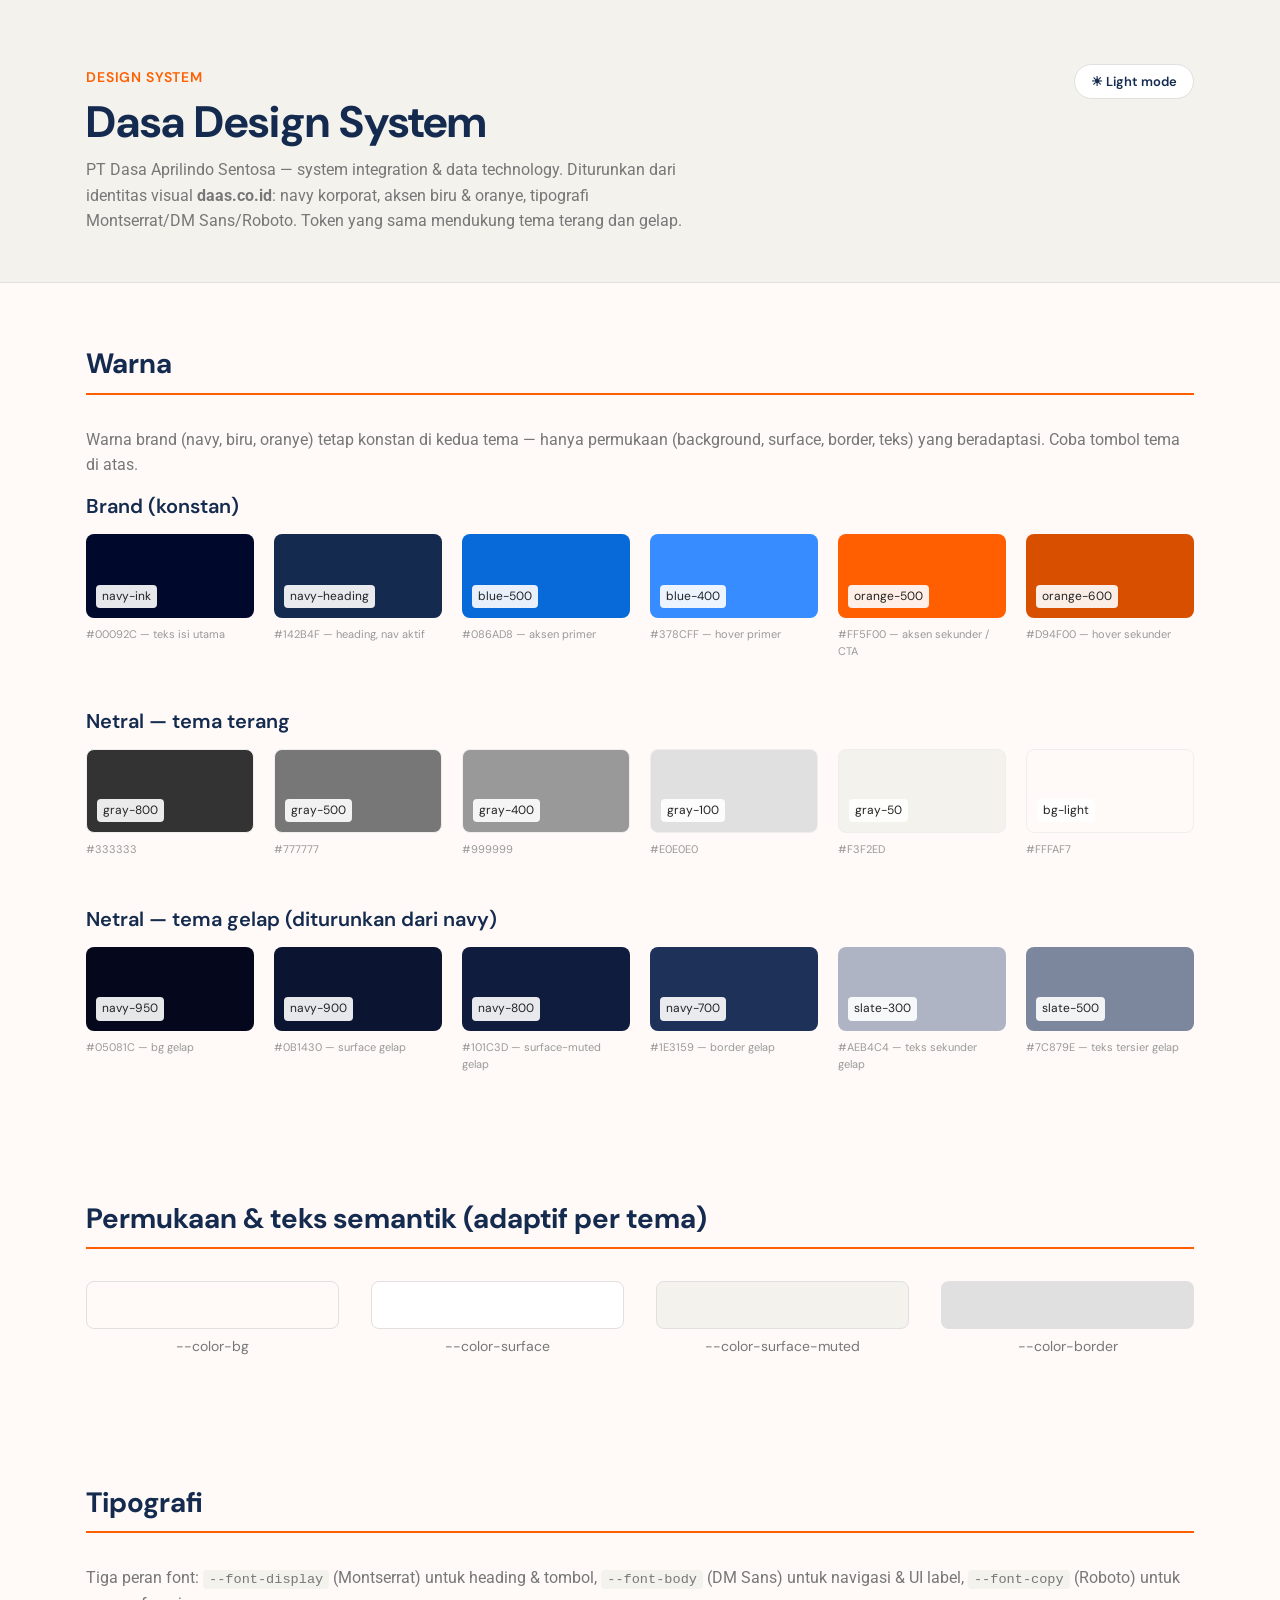
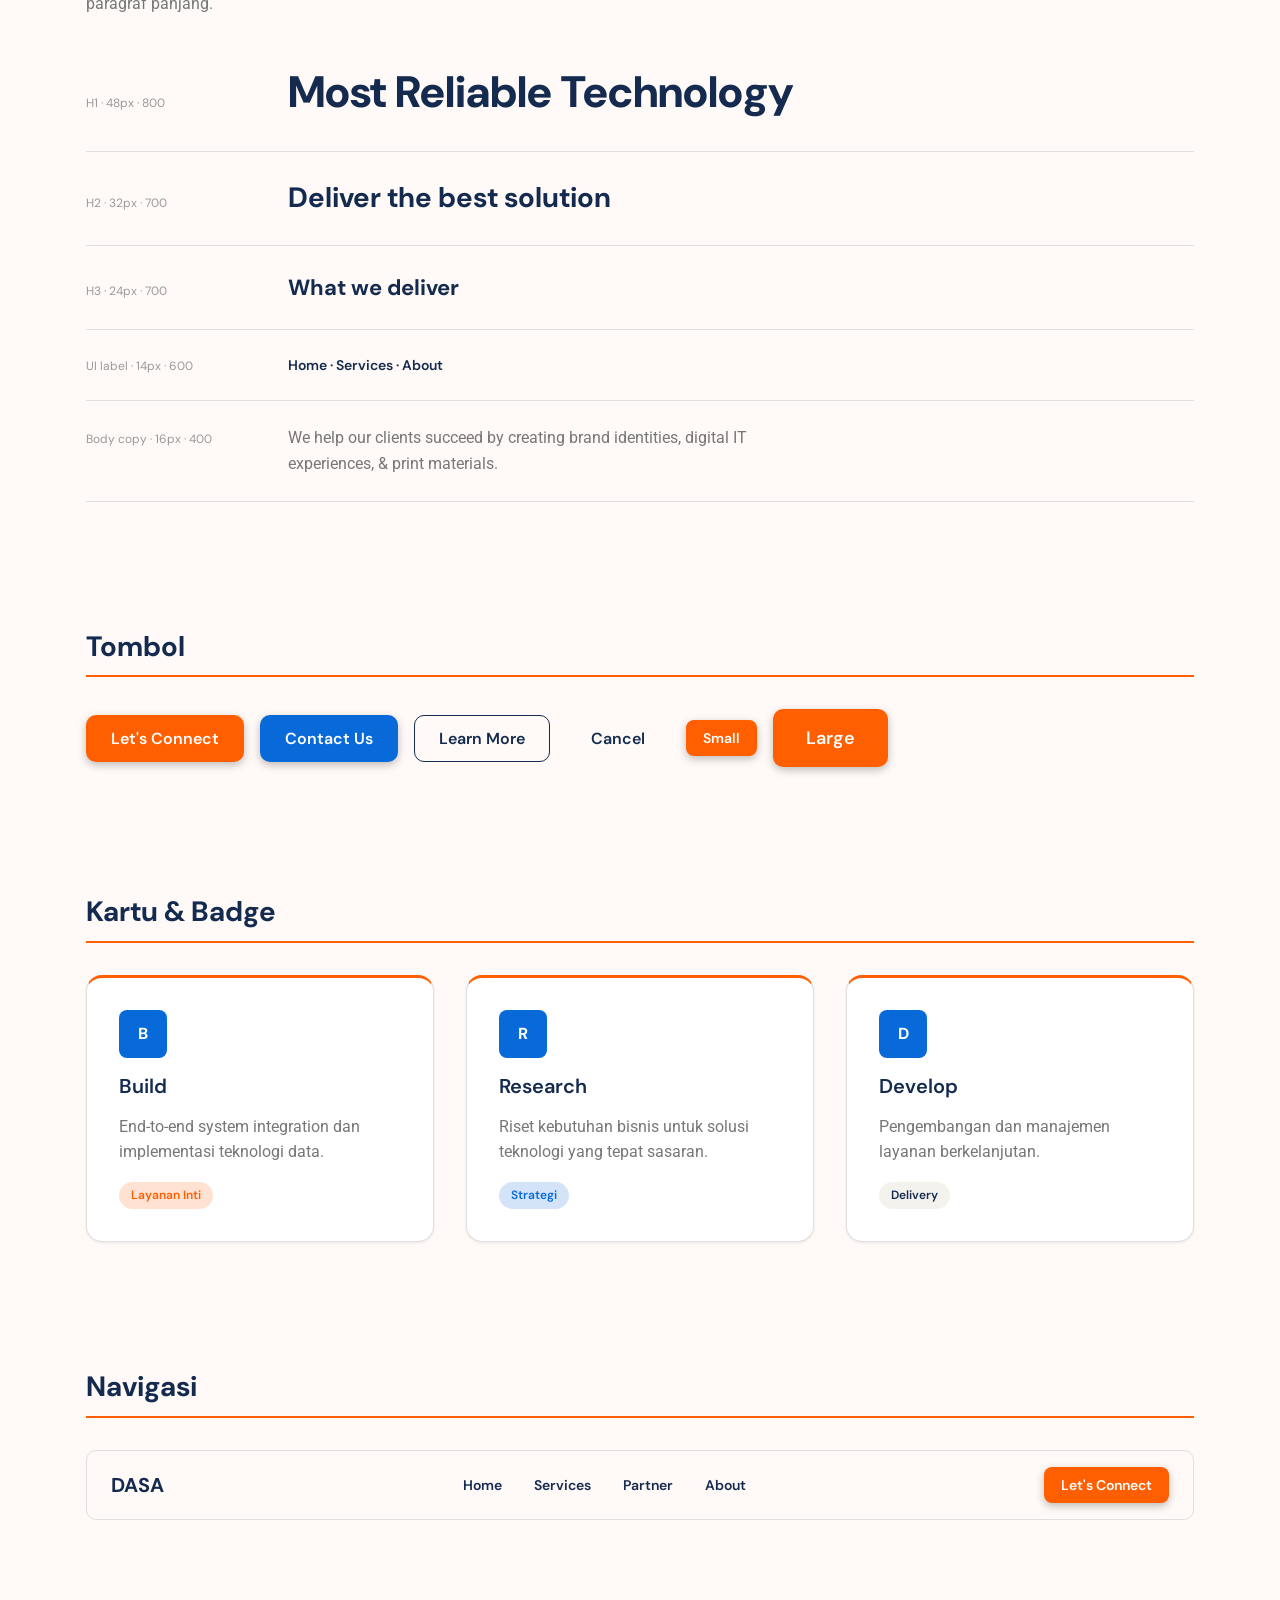
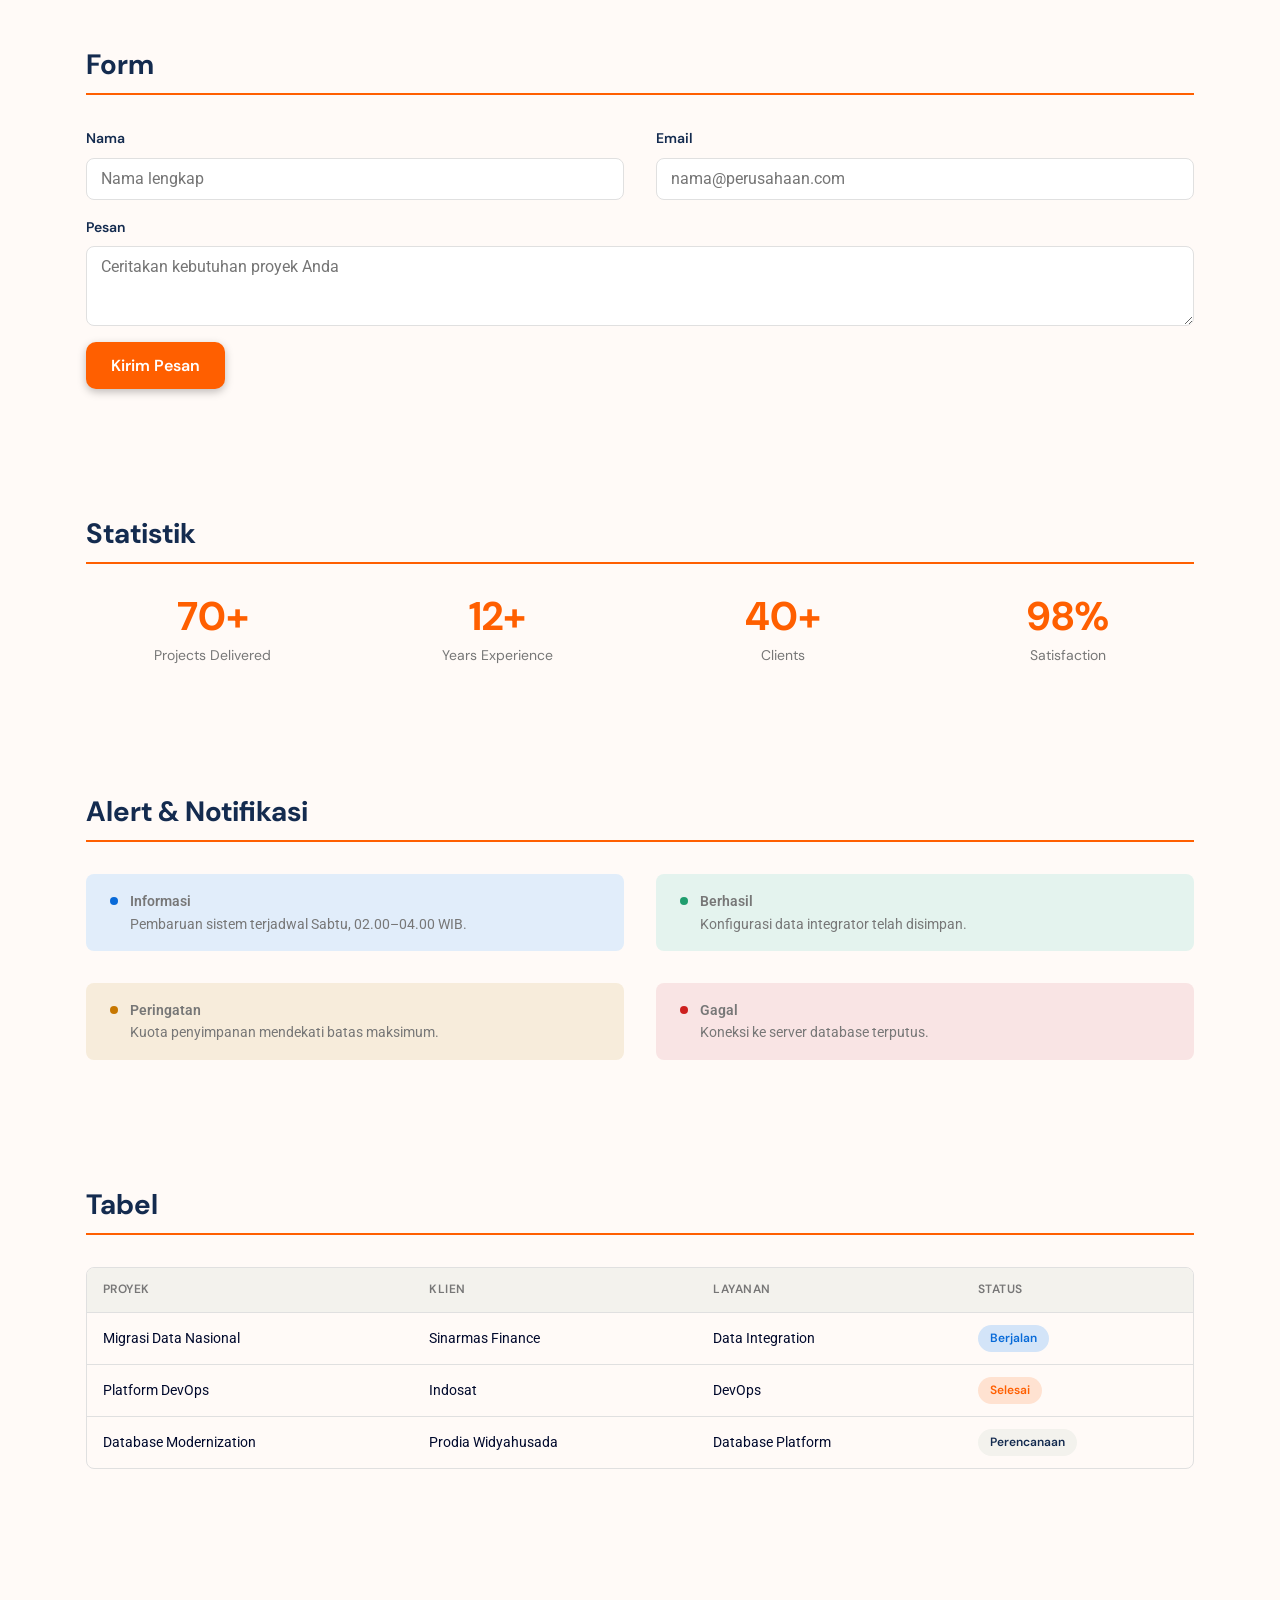
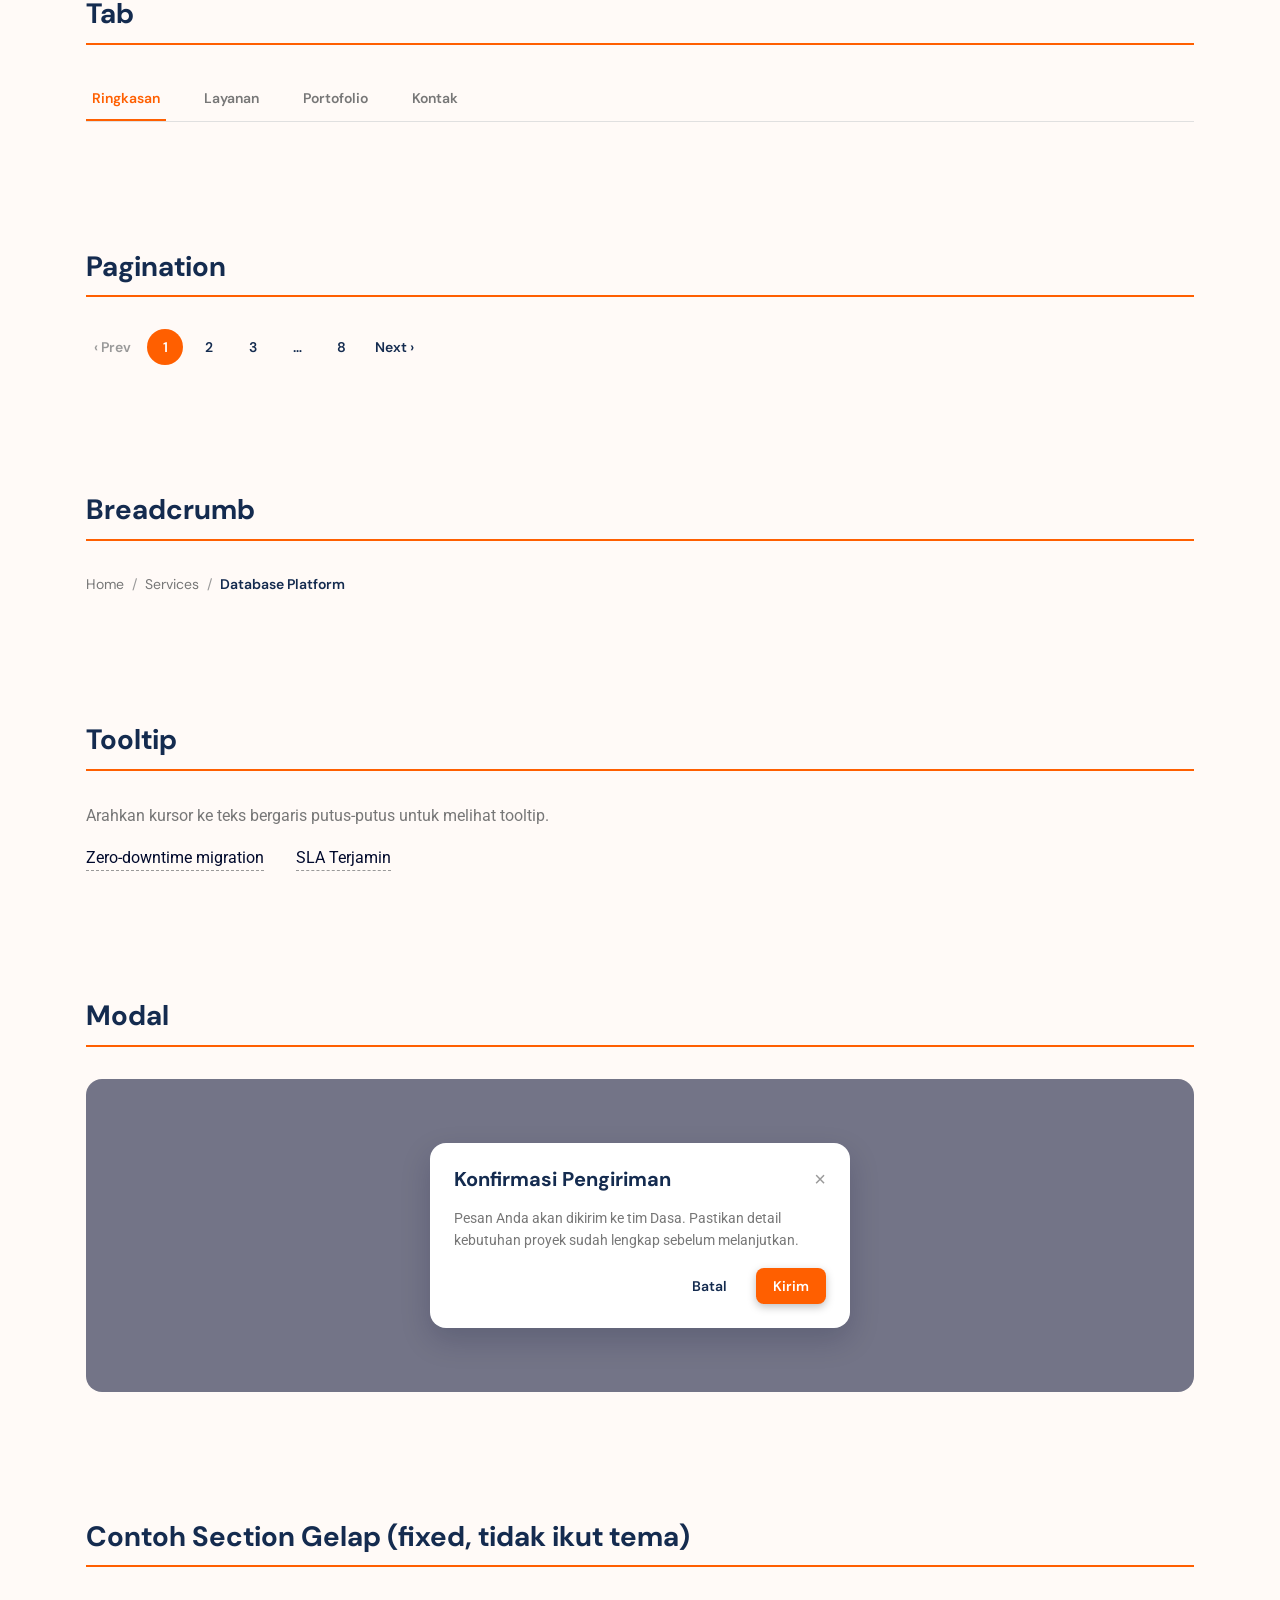
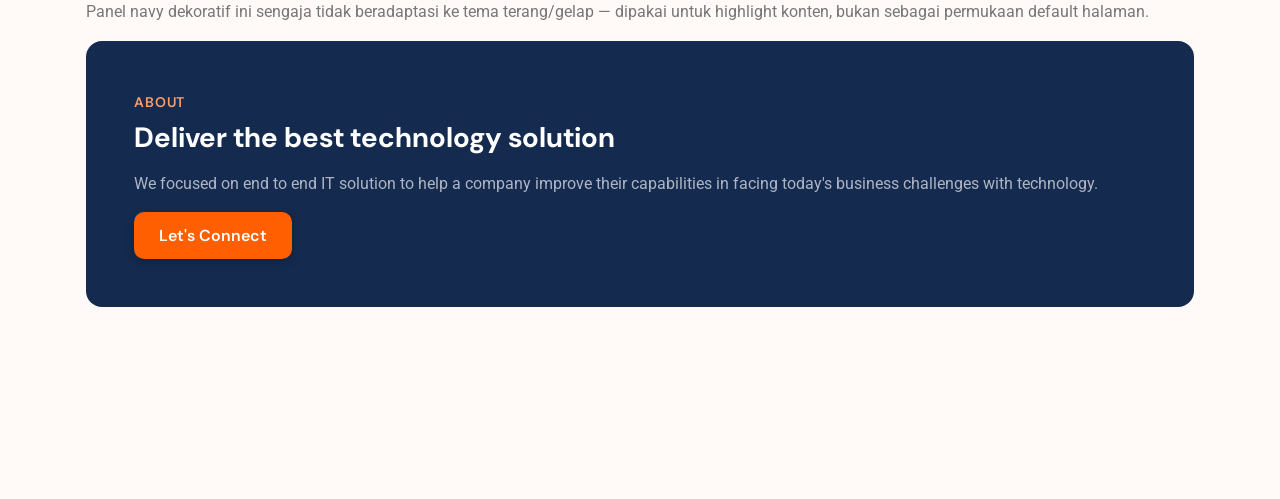
==== v1/style-guide.html @ b8493348 "First commit" ====
<!doctype html>
<html lang="id">
<head>
<meta charset="UTF-8" />
<title>Dasa Design System</title>
<meta name="viewport" content="width=device-width, initial-scale=1" />
<link rel="stylesheet" href="styles.css" />
<style>
  .swatch { border-radius: var(--radius-md); height: 84px; display:flex; align-items:flex-end; padding:10px; }
  .swatch-label { font-family: var(--font-body); font-size: 12px; background: rgba(255,255,255,.9); padding:2px 6px; border-radius:4px; color:#222; }
  .swatch-row { display:grid; grid-template-columns: repeat(6, 1fr); gap: 20px; }
  .swatch-row > div { display:flex; flex-direction:column; gap:8px; }
  .swatch-row small { font-family: var(--font-body); font-size: 11px; color: var(--color-text-tertiary); }
  .type-row { border-bottom: 1px solid var(--color-border); padding: 24px 0; display:flex; align-items:baseline; gap:32px; }
  .type-row .meta { font-family: var(--font-body); font-size: 12px; color: var(--color-text-tertiary); min-width:170px; }
  .doc-section { margin-bottom: var(--space-10); }
  .doc-section > h2 { border-bottom: 2px solid var(--color-brand-secondary); padding-bottom: var(--space-3); margin-bottom: var(--space-6); }
  code { background: var(--color-surface-muted); padding: 2px 6px; border-radius: 4px; font-size: 0.85em; }
  .theme-toggle {
    font-family: var(--font-body); font-weight: 600; font-size: 13px;
    background: rgba(255,255,255,.12); color: #fff; border: 1px solid rgba(255,255,255,.35);
    border-radius: var(--radius-pill); padding: 8px 16px; cursor: pointer;
  }
</style>
</head>
<body>

<header class="section" style="padding-block: var(--space-8) var(--space-6); background: var(--color-surface-muted); border-bottom: 1px solid var(--color-border);">
  <div class="container" style="display:flex; align-items:flex-start; justify-content:space-between; gap:24px; flex-wrap:wrap;">
    <div>
      <span class="eyebrow">Design System</span>
      <h1 style="margin-bottom: var(--space-2);">Dasa Design System</h1>
      <p style="color:var(--color-text-secondary); max-width:640px;">PT Dasa Aprilindo Sentosa — system integration &amp; data technology. Diturunkan dari identitas visual <strong>daas.co.id</strong>: navy korporat, aksen biru &amp; oranye, tipografi Montserrat/DM&nbsp;Sans/Roboto. Token yang sama mendukung tema terang dan gelap.</p>
    </div>
    <button class="theme-toggle" style="background: var(--color-surface); color: var(--color-heading); border-color: var(--color-border);" onclick="document.documentElement.setAttribute('data-theme', document.documentElement.getAttribute('data-theme')==='dark' ? 'light' : 'dark'); this.textContent = document.documentElement.getAttribute('data-theme')==='dark' ? '☾ Dark mode' : '☀ Light mode';">☀ Light mode</button>
  </div>
</header>

<main class="container" style="padding-block: var(--space-8);">

  <section class="doc-section">
    <h2>Warna</h2>
    <p>Warna brand (navy, biru, oranye) tetap konstan di kedua tema — hanya permukaan (background, surface, border, teks) yang beradaptasi. Coba tombol tema di atas.</p>
    <h4 style="margin-bottom: var(--space-4);">Brand (konstan)</h4>
    <div class="swatch-row" style="margin-bottom: var(--space-7);">
      <div><div class="swatch" style="background:var(--dasa-navy-ink);"><span class="swatch-label">navy-ink</span></div><small>#00092C — teks isi utama</small></div>
      <div><div class="swatch" style="background:var(--dasa-navy-heading);"><span class="swatch-label">navy-heading</span></div><small>#142B4F — heading, nav aktif</small></div>
      <div><div class="swatch" style="background:var(--dasa-blue-500);"><span class="swatch-label">blue-500</span></div><small>#086AD8 — aksen primer</small></div>
      <div><div class="swatch" style="background:var(--dasa-blue-400);"><span class="swatch-label">blue-400</span></div><small>#378CFF — hover primer</small></div>
      <div><div class="swatch" style="background:var(--dasa-orange-500);"><span class="swatch-label">orange-500</span></div><small>#FF5F00 — aksen sekunder / CTA</small></div>
      <div><div class="swatch" style="background:var(--dasa-orange-600);"><span class="swatch-label">orange-600</span></div><small>#D94F00 — hover sekunder</small></div>
    </div>
    <h4 style="margin-bottom: var(--space-4);">Netral — tema terang</h4>
    <div class="swatch-row" style="margin-bottom: var(--space-7);">
      <div><div class="swatch" style="background:var(--dasa-gray-800); border:1px solid #eee;"><span class="swatch-label">gray-800</span></div><small>#333333</small></div>
      <div><div class="swatch" style="background:var(--dasa-gray-500); border:1px solid #eee;"><span class="swatch-label">gray-500</span></div><small>#777777</small></div>
      <div><div class="swatch" style="background:var(--dasa-gray-400); border:1px solid #eee;"><span class="swatch-label">gray-400</span></div><small>#999999</small></div>
      <div><div class="swatch" style="background:var(--dasa-gray-100); border:1px solid #eee;"><span class="swatch-label">gray-100</span></div><small>#E0E0E0</small></div>
      <div><div class="swatch" style="background:var(--dasa-gray-50); border:1px solid #eee;"><span class="swatch-label">gray-50</span></div><small>#F3F2ED</small></div>
      <div><div class="swatch" style="background:var(--dasa-bg-light); border:1px solid #eee;"><span class="swatch-label">bg-light</span></div><small>#FFFAF7</small></div>
    </div>
    <h4 style="margin-bottom: var(--space-4);">Netral — tema gelap (diturunkan dari navy)</h4>
    <div class="swatch-row">
      <div><div class="swatch" style="background:var(--dasa-navy-950);"><span class="swatch-label">navy-950</span></div><small>#05081C — bg gelap</small></div>
      <div><div class="swatch" style="background:var(--dasa-navy-900);"><span class="swatch-label">navy-900</span></div><small>#0B1430 — surface gelap</small></div>
      <div><div class="swatch" style="background:var(--dasa-navy-800);"><span class="swatch-label">navy-800</span></div><small>#101C3D — surface-muted gelap</small></div>
      <div><div class="swatch" style="background:var(--dasa-navy-700);"><span class="swatch-label">navy-700</span></div><small>#1E3159 — border gelap</small></div>
      <div><div class="swatch" style="background:var(--dasa-slate-300);"><span class="swatch-label">slate-300</span></div><small>#AEB4C4 — teks sekunder gelap</small></div>
      <div><div class="swatch" style="background:var(--dasa-slate-500);"><span class="swatch-label">slate-500</span></div><small>#7C879E — teks tersier gelap</small></div>
    </div>
  </section>

  <section class="doc-section">
    <h2>Permukaan &amp; teks semantik (adaptif per tema)</h2>
    <div class="grid grid--4">
      <div class="stat"><div class="swatch" style="background:var(--color-bg); border:1px solid var(--color-border); height:48px;"></div><div class="stat__label" style="margin-top:6px;">--color-bg</div></div>
      <div class="stat"><div class="swatch" style="background:var(--color-surface); border:1px solid var(--color-border); height:48px;"></div><div class="stat__label" style="margin-top:6px;">--color-surface</div></div>
      <div class="stat"><div class="swatch" style="background:var(--color-surface-muted); border:1px solid var(--color-border); height:48px;"></div><div class="stat__label" style="margin-top:6px;">--color-surface-muted</div></div>
      <div class="stat"><div class="swatch" style="background:var(--color-border); height:48px;"></div><div class="stat__label" style="margin-top:6px;">--color-border</div></div>
    </div>
  </section>

  <section class="doc-section">
    <h2>Tipografi</h2>
    <p>Tiga peran font: <code>--font-display</code> (Montserrat) untuk heading &amp; tombol, <code>--font-body</code> (DM Sans) untuk navigasi &amp; UI label, <code>--font-copy</code> (Roboto) untuk paragraf panjang.</p>
    <div class="type-row"><div class="meta">H1 · 48px · 800</div><div style="font-family:var(--font-display); font-size:var(--text-4xl); font-weight:800; color:var(--color-heading);">Most Reliable Technology</div></div>
    <div class="type-row"><div class="meta">H2 · 32px · 700</div><div style="font-family:var(--font-display); font-size:var(--text-2xl); font-weight:700; color:var(--color-heading);">Deliver the best solution</div></div>
    <div class="type-row"><div class="meta">H3 · 24px · 700</div><div style="font-family:var(--font-display); font-size:var(--text-xl); font-weight:700; color:var(--color-heading);">What we deliver</div></div>
    <div class="type-row"><div class="meta">UI label · 14px · 600</div><div style="font-family:var(--font-body); font-size:var(--text-sm); font-weight:600; color:var(--color-heading);">Home · Services · About</div></div>
    <div class="type-row"><div class="meta">Body copy · 16px · 400</div><div style="font-family:var(--font-copy); font-size:var(--text-base); max-width:520px; color:var(--color-text-secondary);">We help our clients succeed by creating brand identities, digital IT experiences, &amp; print materials.</div></div>
  </section>

  <section class="doc-section">
    <h2>Tombol</h2>
    <div style="display:flex; gap:16px; flex-wrap:wrap; align-items:center;">
      <button class="btn btn--primary">Let's Connect</button>
      <button class="btn btn--secondary">Contact Us</button>
      <button class="btn btn--outline">Learn More</button>
      <button class="btn btn--ghost">Cancel</button>
      <button class="btn btn--primary btn--sm">Small</button>
      <button class="btn btn--primary btn--lg">Large</button>
    </div>
  </section>

  <section class="doc-section">
    <h2>Kartu &amp; Badge</h2>
    <div class="grid grid--3" style="margin-bottom: var(--space-6);">
      <div class="card card--accent">
        <div class="card__icon">B</div>
        <h4>Build</h4>
        <p>End-to-end system integration dan implementasi teknologi data.</p>
        <span class="badge badge--secondary">Layanan Inti</span>
      </div>
      <div class="card card--accent">
        <div class="card__icon">R</div>
        <h4>Research</h4>
        <p>Riset kebutuhan bisnis untuk solusi teknologi yang tepat sasaran.</p>
        <span class="badge badge--primary">Strategi</span>
      </div>
      <div class="card card--accent">
        <div class="card__icon">D</div>
        <h4>Develop</h4>
        <p>Pengembangan dan manajemen layanan berkelanjutan.</p>
        <span class="badge">Delivery</span>
      </div>
    </div>
  </section>

  <section class="doc-section">
    <h2>Navigasi</h2>
    <div class="navbar" style="border:1px solid var(--color-border); border-radius: var(--radius-lg); padding-inline: var(--space-5);">
      <span class="navbar__brand">DASA</span>
      <ul class="navbar__links">
        <li><a href="#">Home</a></li>
        <li><a href="#">Services</a></li>
        <li><a href="#">Partner</a></li>
        <li><a href="#">About</a></li>
      </ul>
      <button class="btn btn--primary btn--sm">Let's Connect</button>
    </div>
  </section>

  <section class="doc-section">
    <h2>Form</h2>
    <div class="grid grid--2">
      <div class="field">
        <label for="name">Nama</label>
        <input id="name" type="text" placeholder="Nama lengkap" />
      </div>
      <div class="field">
        <label for="email">Email</label>
        <input id="email" type="email" placeholder="nama@perusahaan.com" />
      </div>
    </div>
    <div class="field">
      <label for="msg">Pesan</label>
      <textarea id="msg" rows="3" placeholder="Ceritakan kebutuhan proyek Anda"></textarea>
    </div>
    <button class="btn btn--primary">Kirim Pesan</button>
  </section>

  <section class="doc-section">
    <h2>Statistik</h2>
    <div class="grid grid--4">
      <div class="stat"><div class="stat__value">70+</div><div class="stat__label">Projects Delivered</div></div>
      <div class="stat"><div class="stat__value">12+</div><div class="stat__label">Years Experience</div></div>
      <div class="stat"><div class="stat__value">40+</div><div class="stat__label">Clients</div></div>
      <div class="stat"><div class="stat__value">98%</div><div class="stat__label">Satisfaction</div></div>
    </div>
  </section>

  <section class="doc-section">
    <h2>Alert &amp; Notifikasi</h2>
    <div class="grid grid--2">
      <div class="alert alert--info">
        <span class="alert__dot"></span>
        <div><p class="alert__title">Informasi</p><p>Pembaruan sistem terjadwal Sabtu, 02.00–04.00 WIB.</p></div>
      </div>
      <div class="alert alert--success">
        <span class="alert__dot"></span>
        <div><p class="alert__title">Berhasil</p><p>Konfigurasi data integrator telah disimpan.</p></div>
      </div>
      <div class="alert alert--warning">
        <span class="alert__dot"></span>
        <div><p class="alert__title">Peringatan</p><p>Kuota penyimpanan mendekati batas maksimum.</p></div>
      </div>
      <div class="alert alert--danger">
        <span class="alert__dot"></span>
        <div><p class="alert__title">Gagal</p><p>Koneksi ke server database terputus.</p></div>
      </div>
    </div>
  </section>

  <section class="doc-section">
    <h2>Tabel</h2>
    <div class="table-wrap">
      <table class="table">
        <thead>
          <tr><th>Proyek</th><th>Klien</th><th>Layanan</th><th>Status</th></tr>
        </thead>
        <tbody>
          <tr><td>Migrasi Data Nasional</td><td>Sinarmas Finance</td><td>Data Integration</td><td><span class="badge badge--primary">Berjalan</span></td></tr>
          <tr><td>Platform DevOps</td><td>Indosat</td><td>DevOps</td><td><span class="badge badge--secondary">Selesai</span></td></tr>
          <tr><td>Database Modernization</td><td>Prodia Widyahusada</td><td>Database Platform</td><td><span class="badge">Perencanaan</span></td></tr>
        </tbody>
      </table>
    </div>
  </section>

  <section class="doc-section">
    <h2>Tab</h2>
    <div class="tabs">
      <button class="tabs__link tabs__link--active">Ringkasan</button>
      <button class="tabs__link">Layanan</button>
      <button class="tabs__link">Portofolio</button>
      <button class="tabs__link">Kontak</button>
    </div>
  </section>

  <section class="doc-section">
    <h2>Pagination</h2>
    <div class="pagination">
      <span class="pagination__item pagination__item--disabled">‹ Prev</span>
      <span class="pagination__item pagination__item--active">1</span>
      <span class="pagination__item">2</span>
      <span class="pagination__item">3</span>
      <span class="pagination__item">…</span>
      <span class="pagination__item">8</span>
      <span class="pagination__item">Next ›</span>
    </div>
  </section>

  <section class="doc-section">
    <h2>Breadcrumb</h2>
    <ul class="breadcrumb">
      <li><a href="#">Home</a></li>
      <li><a href="#">Services</a></li>
      <li>Database Platform</li>
    </ul>
  </section>

  <section class="doc-section">
    <h2>Tooltip</h2>
    <p>Arahkan kursor ke teks bergaris putus-putus untuk melihat tooltip.</p>
    <div style="display:flex; gap:var(--space-6); align-items:center;">
      <span class="tooltip" data-tooltip="Migrasi tanpa downtime">Zero-downtime migration</span>
      <span class="tooltip" data-tooltip="Didukung SLA 99.9%">SLA Terjamin</span>
    </div>
  </section>

  <section class="doc-section">
    <h2>Modal</h2>
    <div class="modal__overlay">
      <div class="modal">
        <div class="modal__header">
          <h4 class="modal__title">Konfirmasi Pengiriman</h4>
          <button class="modal__close">&times;</button>
        </div>
        <div class="modal__body">
          <p style="margin:0;">Pesan Anda akan dikirim ke tim Dasa. Pastikan detail kebutuhan proyek sudah lengkap sebelum melanjutkan.</p>
        </div>
        <div class="modal__footer">
          <button class="btn btn--ghost btn--sm">Batal</button>
          <button class="btn btn--primary btn--sm">Kirim</button>
        </div>
      </div>
    </div>
  </section>

  <section class="doc-section">
    <h2>Contoh Section Gelap (fixed, tidak ikut tema)</h2>
    <p>Panel navy dekoratif ini sengaja tidak beradaptasi ke tema terang/gelap — dipakai untuk highlight konten, bukan sebagai permukaan default halaman.</p>
    <div class="section--dark" style="border-radius: var(--radius-xl); padding: var(--space-7);">
      <span class="eyebrow" style="color:#ff9d66;">About</span>
      <h2>Deliver the best technology solution</h2>
      <p>We focused on end to end IT solution to help a company improve their capabilities in facing today's business challenges with technology.</p>
      <button class="btn btn--primary">Let's Connect</button>
    </div>
  </section>

</main>

</body>
</html>
---- v1/styles.css ----
/* ==========================================================================
   Dasa Design System — entry stylesheet.
   Imports fonts, tokens, and components in the order that matters: fonts
   must be declared before anything renders text with them, tokens must
   load before components (components read the custom properties tokens
   defines).
   ========================================================================== */

@import url('https://fonts.googleapis.com/css2?family=DM+Sans:wght@400;500;600;700&family=Roboto:wght@400;500;700&display=swap');
@import url('./tokens.css');
@import url('./components.css');
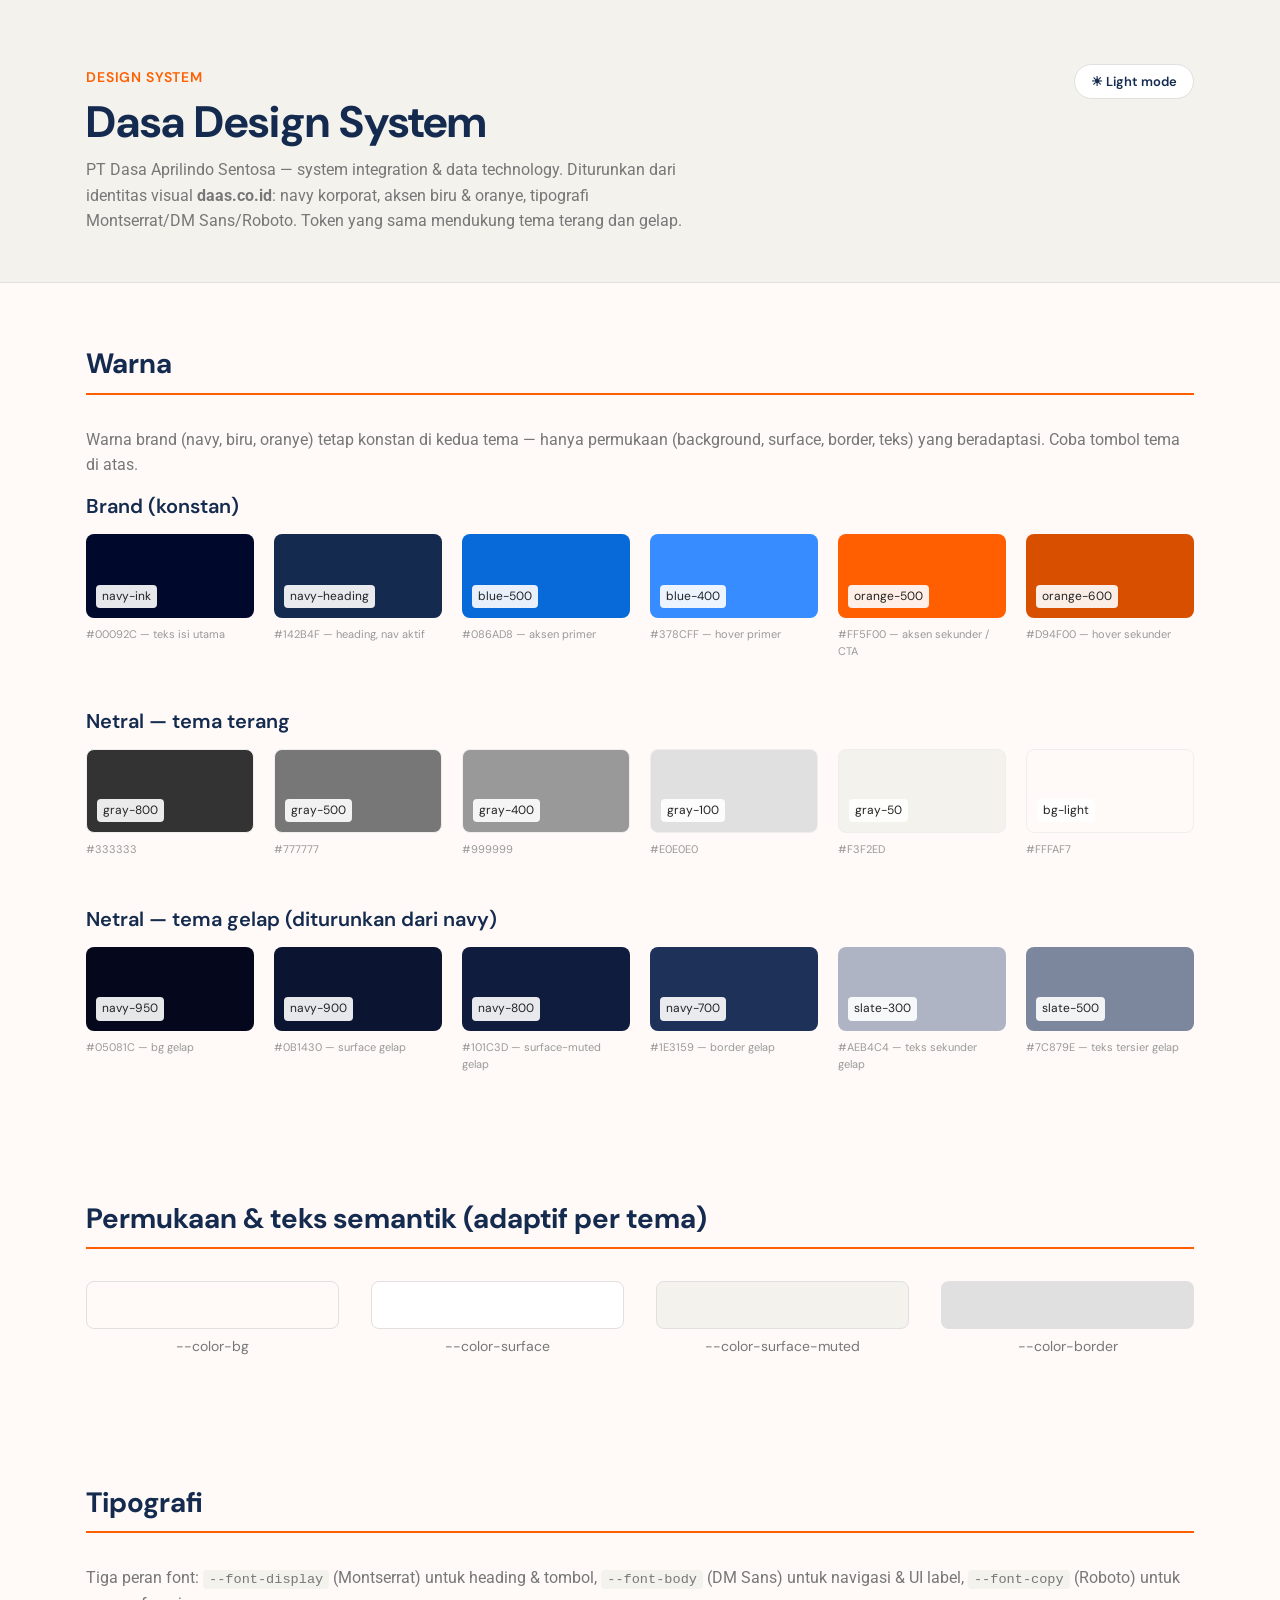
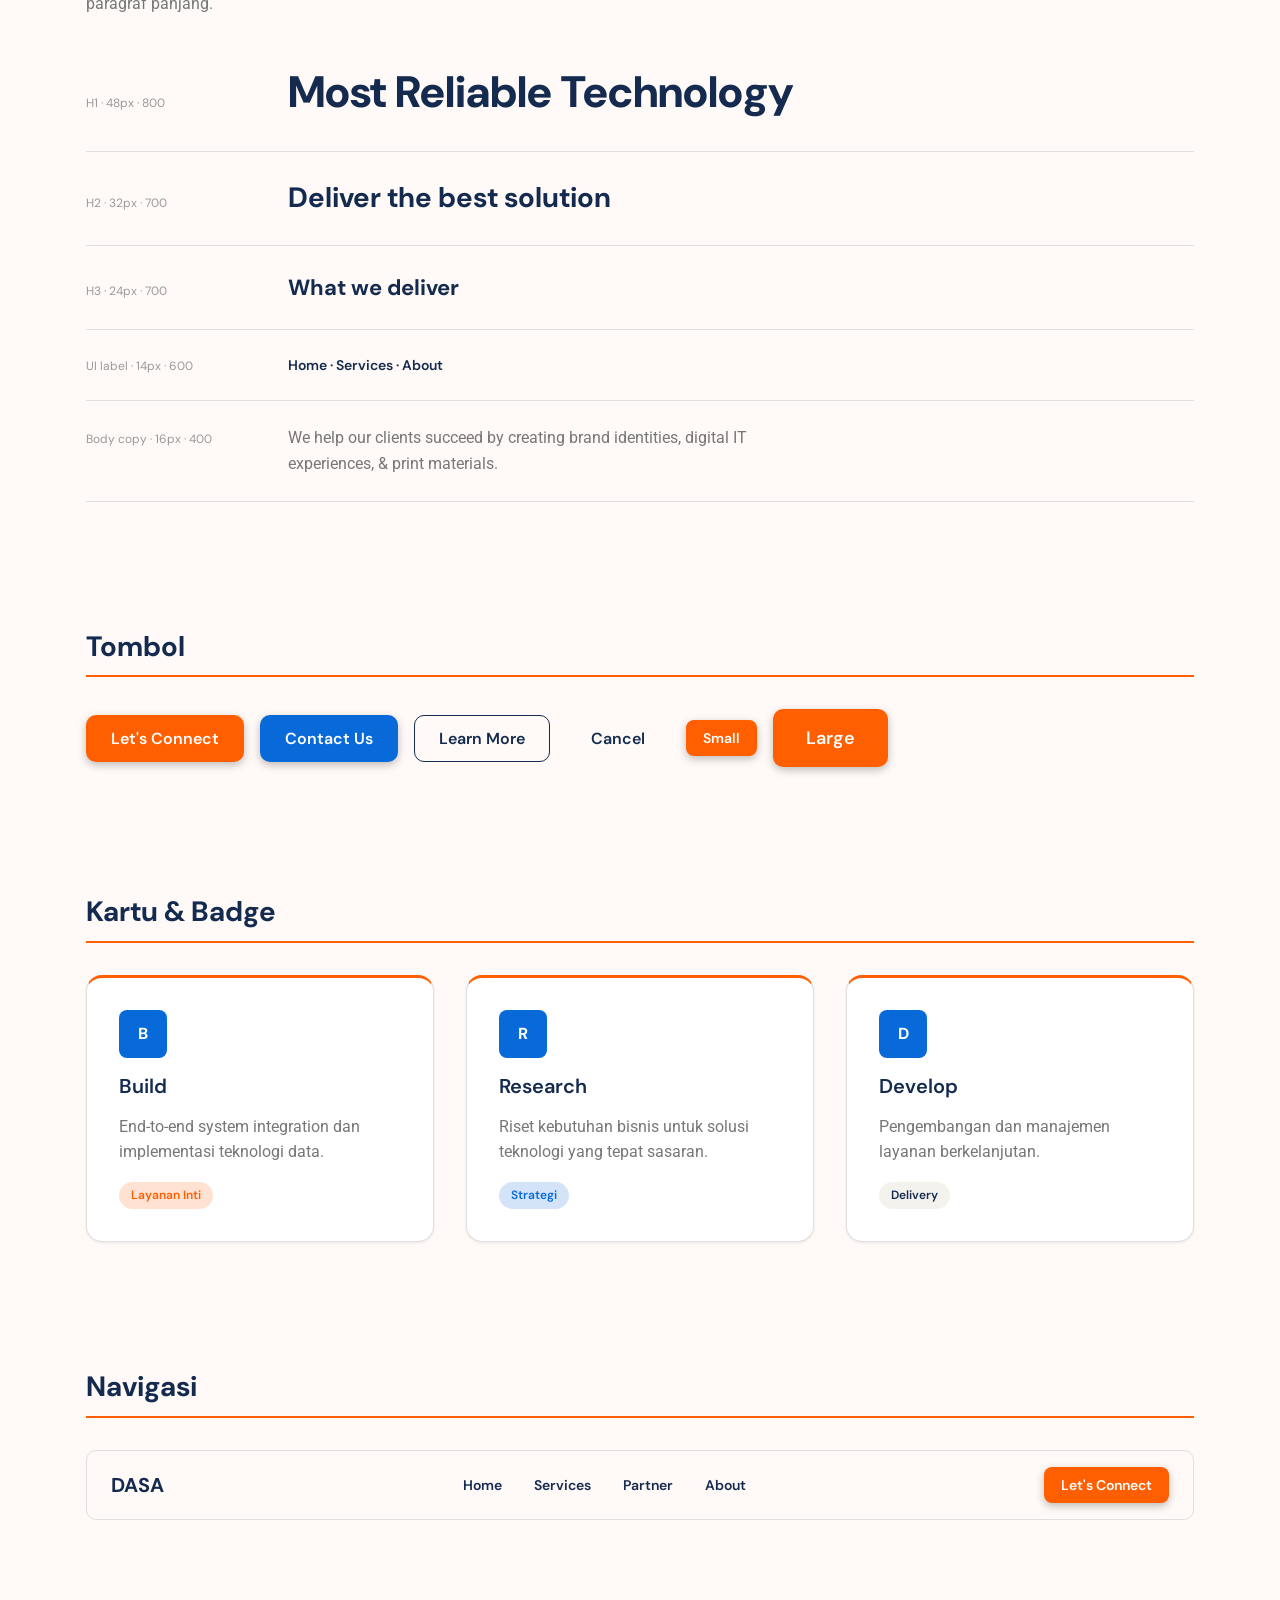
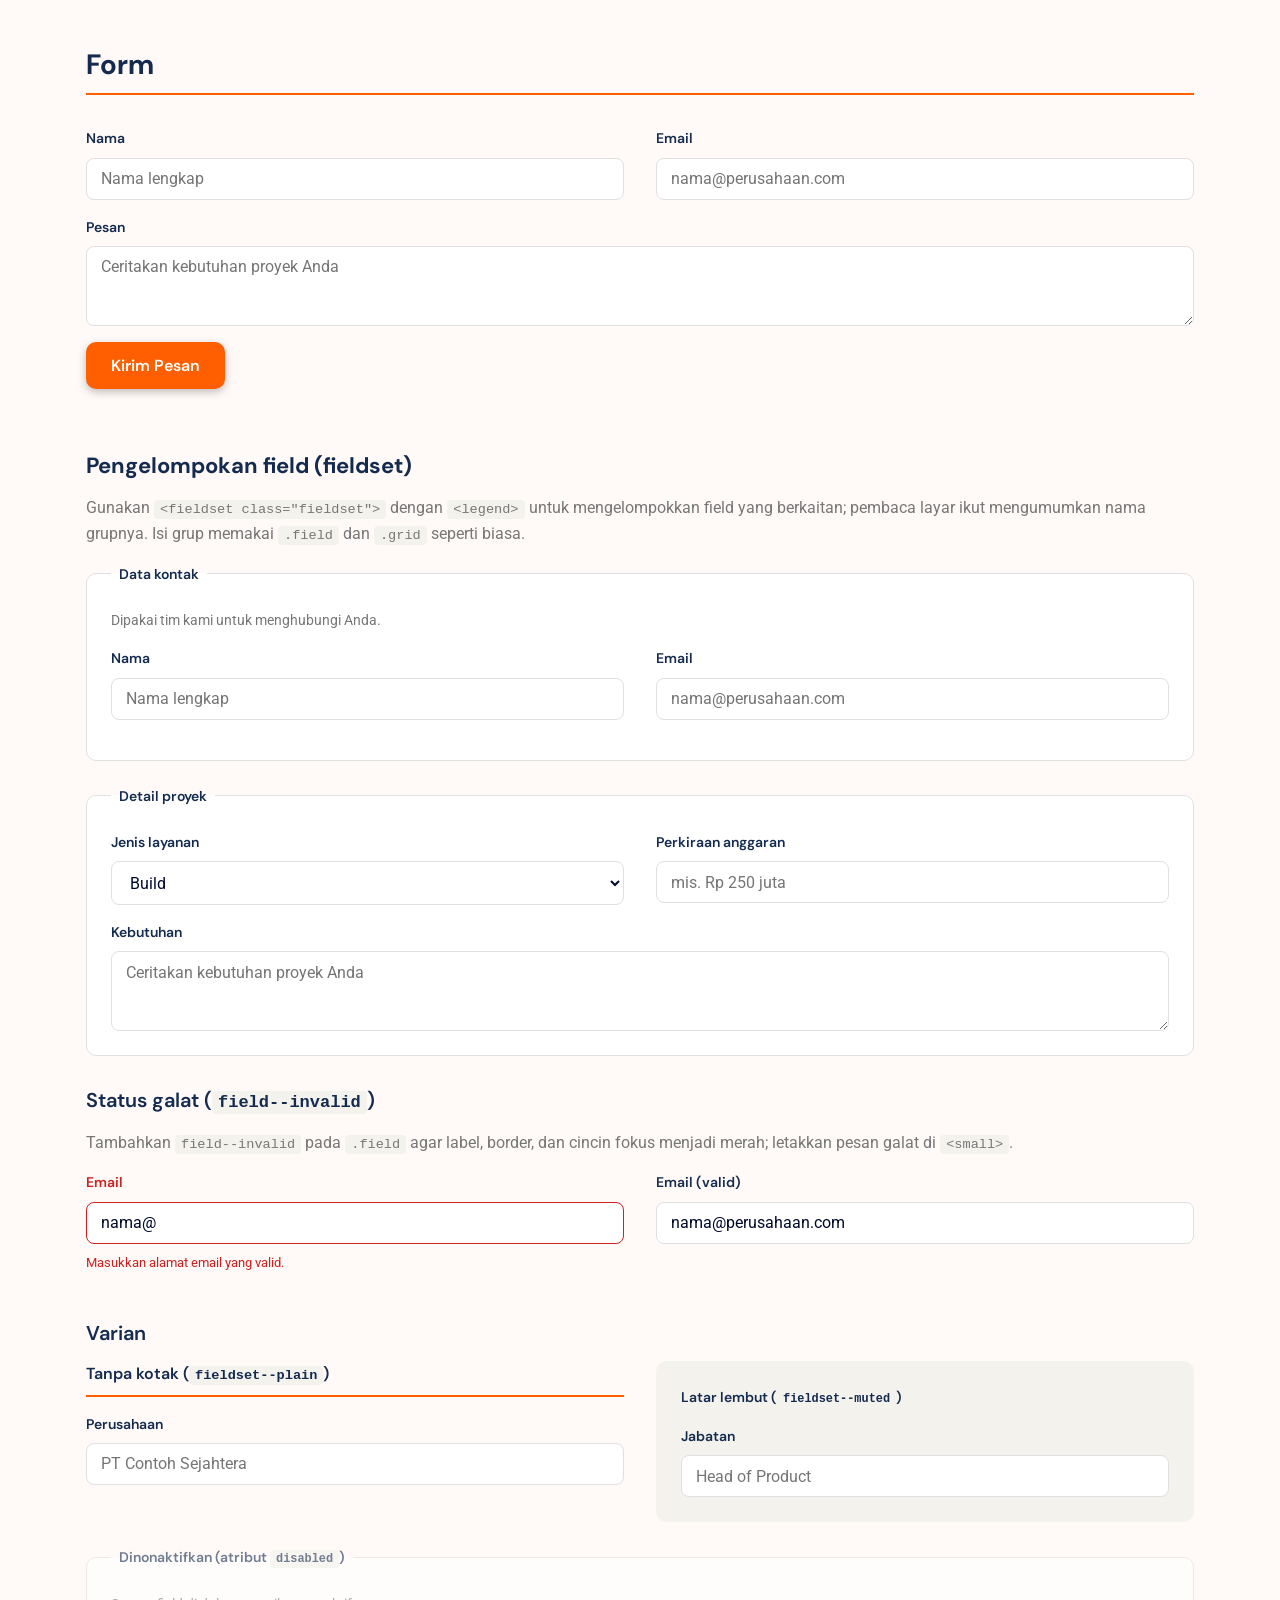
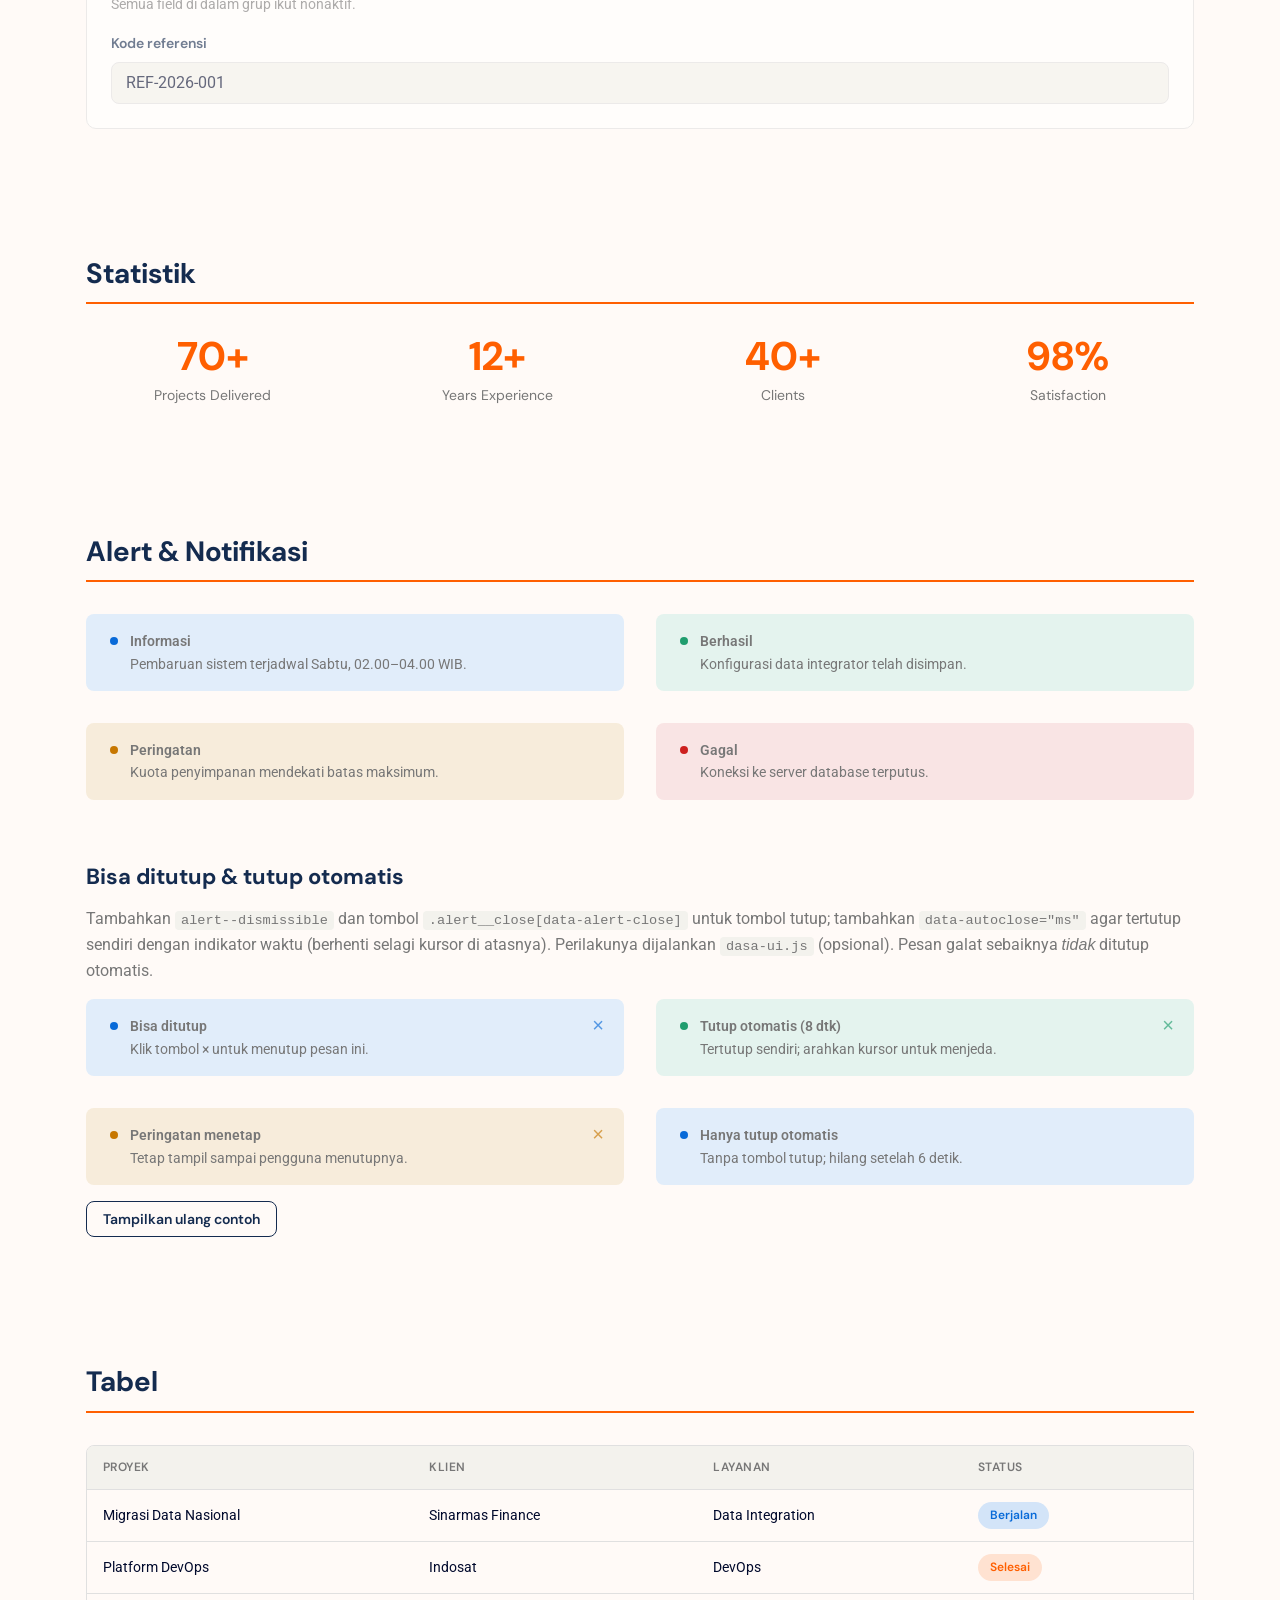
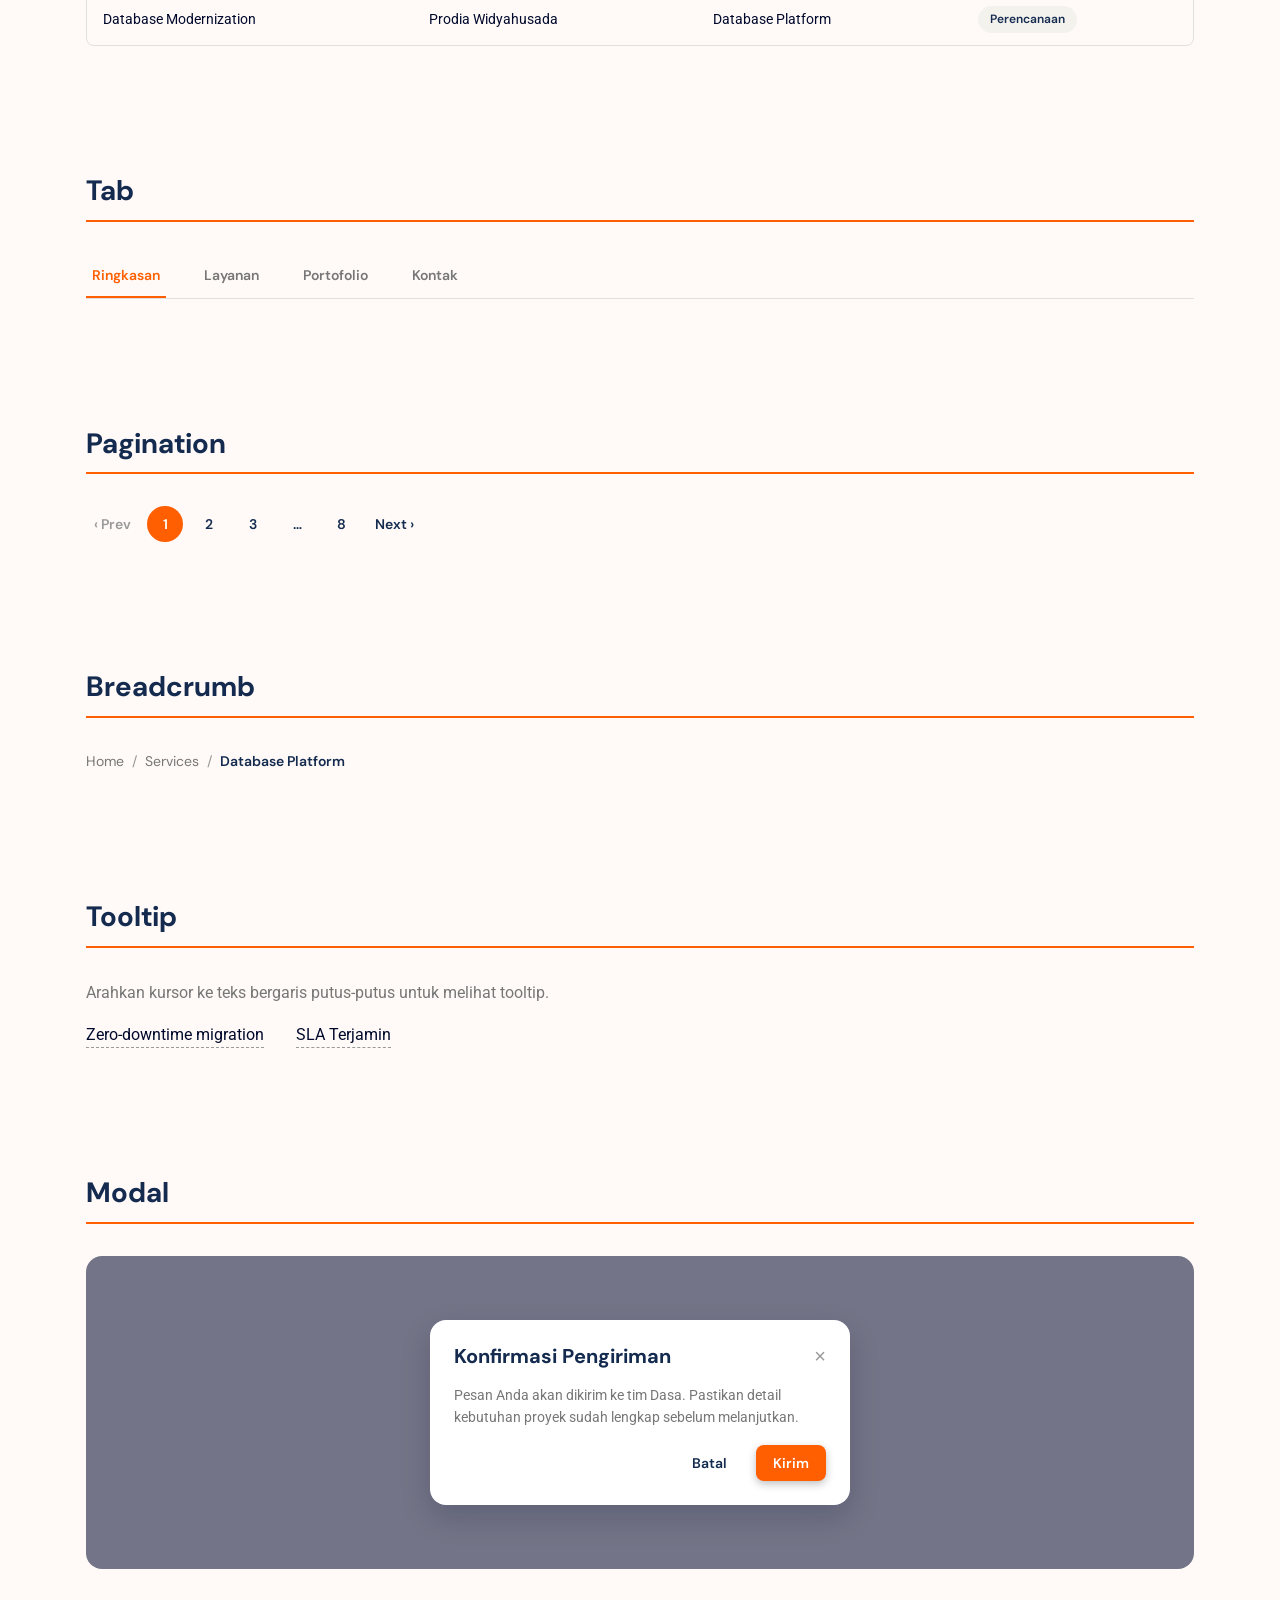
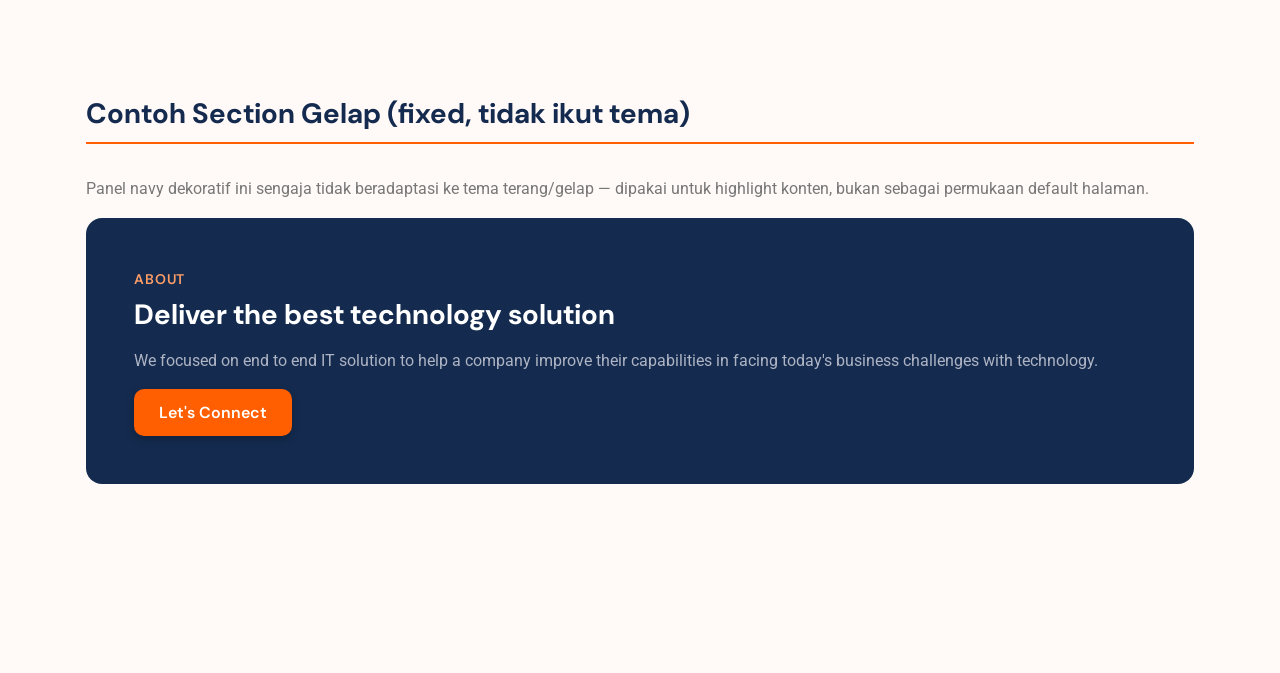
==== commit f5dc3930: "Fix fieldset" ====
--- a/v1/style-guide.html
+++ b/v1/style-guide.html
@@ -5,6 +5,7 @@
 <title>Dasa Design System</title>
 <meta name="viewport" content="width=device-width, initial-scale=1" />
 <link rel="stylesheet" href="styles.css" />
+<script src="dasa-ui.js" defer></script>
 <style>
   .swatch { border-radius: var(--radius-md); height: 84px; display:flex; align-items:flex-end; padding:10px; }
   .swatch-label { font-family: var(--font-body); font-size: 12px; background: rgba(255,255,255,.9); padding:2px 6px; border-radius:4px; color:#222; }
@@ -157,6 +158,82 @@
       <textarea id="msg" rows="3" placeholder="Ceritakan kebutuhan proyek Anda"></textarea>
     </div>
     <button class="btn btn--primary">Kirim Pesan</button>
+
+    <h3 style="margin-top: var(--space-8);">Pengelompokan field (fieldset)</h3>
+    <p style="color: var(--color-text-secondary);">Gunakan <code>&lt;fieldset class="fieldset"&gt;</code> dengan <code>&lt;legend&gt;</code> untuk mengelompokkan field yang berkaitan; pembaca layar ikut mengumumkan nama grupnya. Isi grup memakai <code>.field</code> dan <code>.grid</code> seperti biasa.</p>
+
+    <fieldset class="fieldset">
+      <legend>Data kontak</legend>
+      <p class="fieldset__hint">Dipakai tim kami untuk menghubungi Anda.</p>
+      <div class="grid grid--2">
+        <div class="field">
+          <label for="fs-name">Nama</label>
+          <input id="fs-name" type="text" placeholder="Nama lengkap" />
+        </div>
+        <div class="field">
+          <label for="fs-email">Email</label>
+          <input id="fs-email" type="email" placeholder="nama@perusahaan.com" />
+        </div>
+      </div>
+    </fieldset>
+
+    <fieldset class="fieldset">
+      <legend>Detail proyek</legend>
+      <div class="grid grid--2">
+        <div class="field">
+          <label for="fs-type">Jenis layanan</label>
+          <select id="fs-type"><option>Build</option><option>Research</option><option>Develop</option></select>
+        </div>
+        <div class="field">
+          <label for="fs-budget">Perkiraan anggaran</label>
+          <input id="fs-budget" type="text" placeholder="mis. Rp 250 juta" />
+        </div>
+      </div>
+      <div class="field">
+        <label for="fs-msg">Kebutuhan</label>
+        <textarea id="fs-msg" rows="3" placeholder="Ceritakan kebutuhan proyek Anda"></textarea>
+      </div>
+    </fieldset>
+
+    <h4 style="margin-top: var(--space-6);">Status galat (<code>field--invalid</code>)</h4>
+    <p style="color: var(--color-text-secondary);">Tambahkan <code>field--invalid</code> pada <code>.field</code> agar label, border, dan cincin fokus menjadi merah; letakkan pesan galat di <code>&lt;small&gt;</code>.</p>
+    <div class="grid grid--2">
+      <div class="field field--invalid">
+        <label for="fs-bad">Email</label>
+        <input id="fs-bad" type="email" value="nama@" />
+        <small>Masukkan alamat email yang valid.</small>
+      </div>
+      <div class="field">
+        <label for="fs-ok">Email (valid)</label>
+        <input id="fs-ok" type="email" value="nama@perusahaan.com" />
+      </div>
+    </div>
+
+    <h4 style="margin-top: var(--space-6);">Varian</h4>
+    <div class="grid grid--2">
+      <fieldset class="fieldset fieldset--plain">
+        <legend>Tanpa kotak (<code>fieldset--plain</code>)</legend>
+        <div class="field">
+          <label for="fs-plain">Perusahaan</label>
+          <input id="fs-plain" type="text" placeholder="PT Contoh Sejahtera" />
+        </div>
+      </fieldset>
+      <fieldset class="fieldset fieldset--muted">
+        <legend>Latar lembut (<code>fieldset--muted</code>)</legend>
+        <div class="field">
+          <label for="fs-muted">Jabatan</label>
+          <input id="fs-muted" type="text" placeholder="Head of Product" />
+        </div>
+      </fieldset>
+    </div>
+    <fieldset class="fieldset" disabled>
+      <legend>Dinonaktifkan (atribut <code>disabled</code>)</legend>
+      <p class="fieldset__hint">Semua field di dalam grup ikut nonaktif.</p>
+      <div class="field">
+        <label for="fs-off">Kode referensi</label>
+        <input id="fs-off" type="text" value="REF-2026-001" />
+      </div>
+    </fieldset>
   </section>
 
   <section class="doc-section">
@@ -189,6 +266,40 @@
         <div><p class="alert__title">Gagal</p><p>Koneksi ke server database terputus.</p></div>
       </div>
     </div>
+
+    <h3 style="margin-top: var(--space-8);">Bisa ditutup &amp; tutup otomatis</h3>
+    <p style="color: var(--color-text-secondary);">Tambahkan <code>alert--dismissible</code> dan tombol <code>.alert__close[data-alert-close]</code> untuk tombol tutup; tambahkan <code>data-autoclose="ms"</code> agar tertutup sendiri dengan indikator waktu (berhenti selagi kursor di atasnya). Perilakunya dijalankan <code>dasa-ui.js</code> (opsional). Pesan galat sebaiknya <em>tidak</em> ditutup otomatis.</p>
+    <div class="grid grid--2" id="alert-demo">
+      <div class="alert alert--info alert--dismissible">
+        <span class="alert__dot"></span>
+        <div><p class="alert__title">Bisa ditutup</p><p>Klik tombol × untuk menutup pesan ini.</p></div>
+        <button type="button" class="alert__close" data-alert-close aria-label="Tutup">&times;</button>
+      </div>
+      <div class="alert alert--success alert--dismissible" data-autoclose="8000">
+        <span class="alert__dot"></span>
+        <div><p class="alert__title">Tutup otomatis (8 dtk)</p><p>Tertutup sendiri; arahkan kursor untuk menjeda.</p></div>
+        <button type="button" class="alert__close" data-alert-close aria-label="Tutup">&times;</button>
+      </div>
+      <div class="alert alert--warning alert--dismissible">
+        <span class="alert__dot"></span>
+        <div><p class="alert__title">Peringatan menetap</p><p>Tetap tampil sampai pengguna menutupnya.</p></div>
+        <button type="button" class="alert__close" data-alert-close aria-label="Tutup">&times;</button>
+      </div>
+      <div class="alert alert--info" data-autoclose="6000">
+        <span class="alert__dot"></span>
+        <div><p class="alert__title">Hanya tutup otomatis</p><p>Tanpa tombol tutup; hilang setelah 6 detik.</p></div>
+      </div>
+    </div>
+    <button type="button" class="btn btn--outline btn--sm" id="alert-demo-reset" style="margin-top: var(--space-4);">Tampilkan ulang contoh</button>
+    <script>
+      (function () {
+        var box = document.getElementById('alert-demo');
+        var original = box.innerHTML;
+        document.getElementById('alert-demo-reset').addEventListener('click', function () {
+          box.innerHTML = original; // MutationObserver dasa-ui.js menginisialisasi ulang alert baru
+        });
+      })();
+    </script>
   </section>
 
   <section class="doc-section">
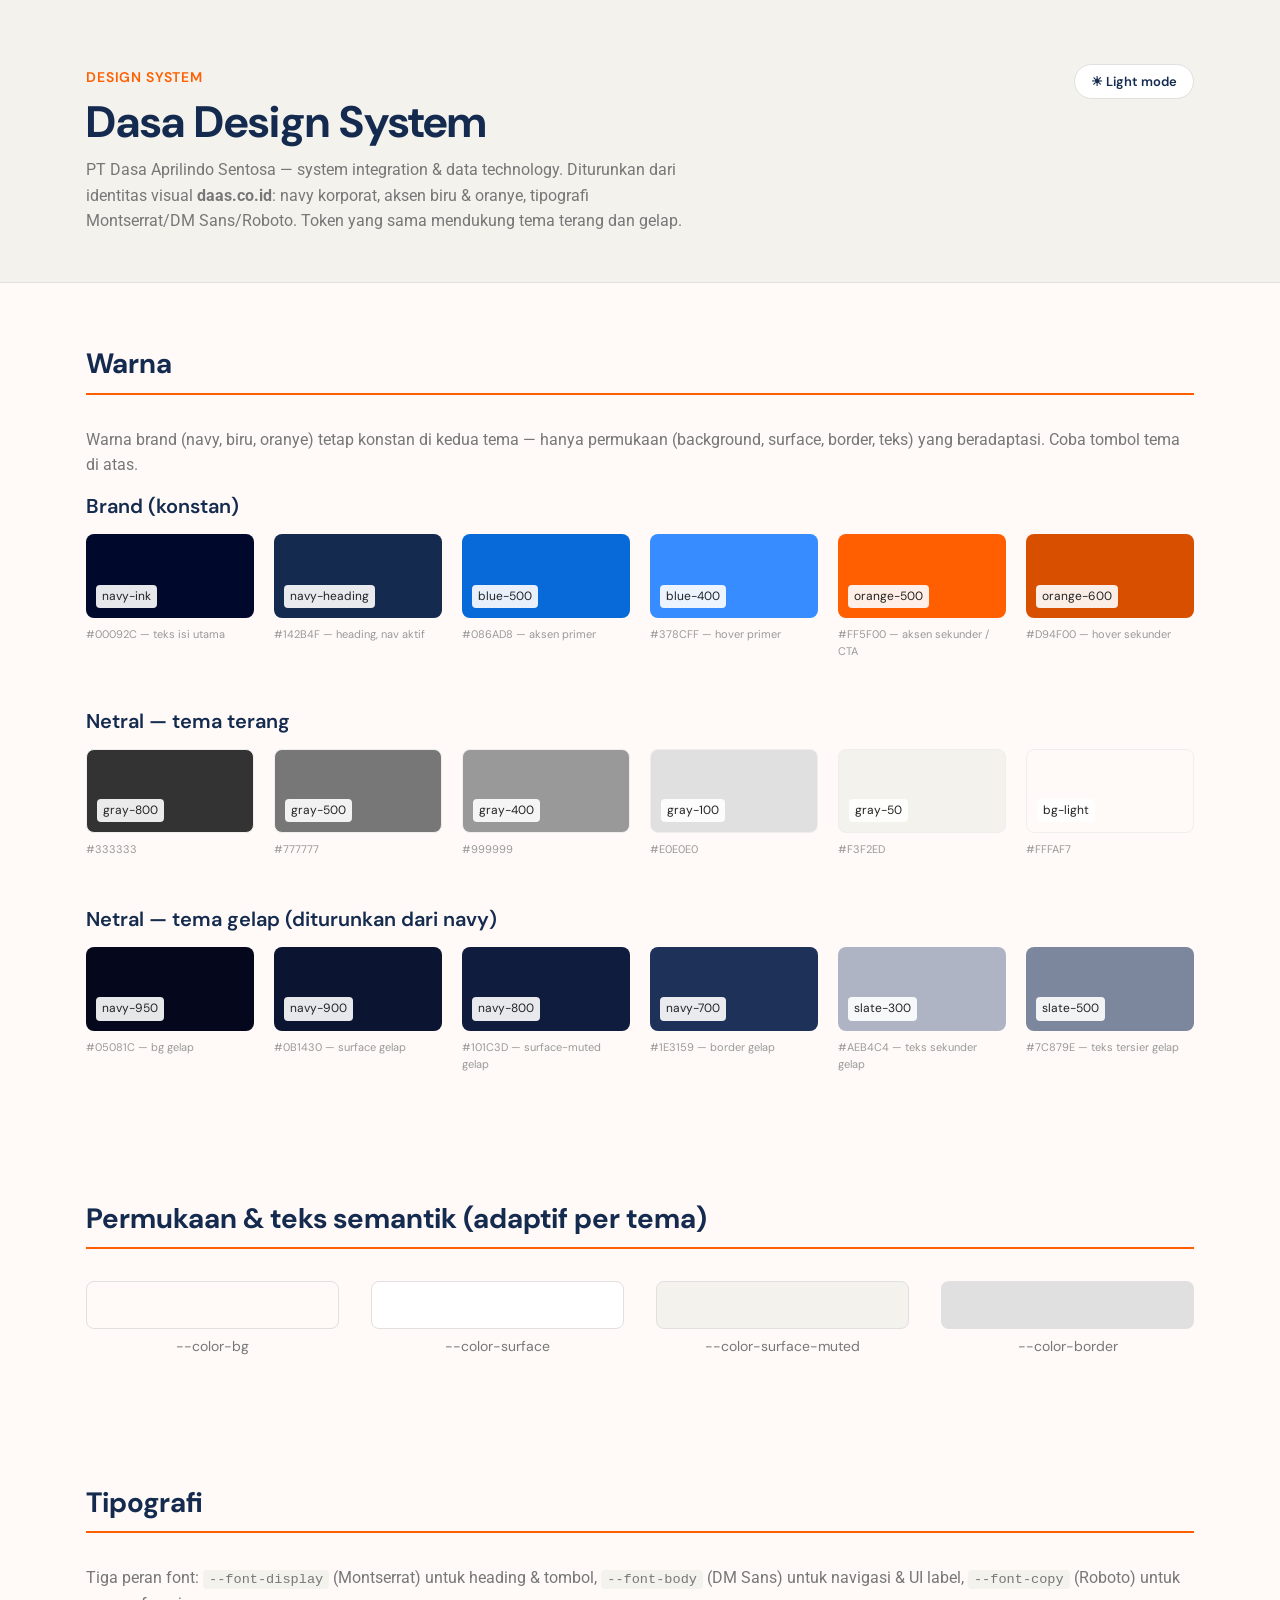
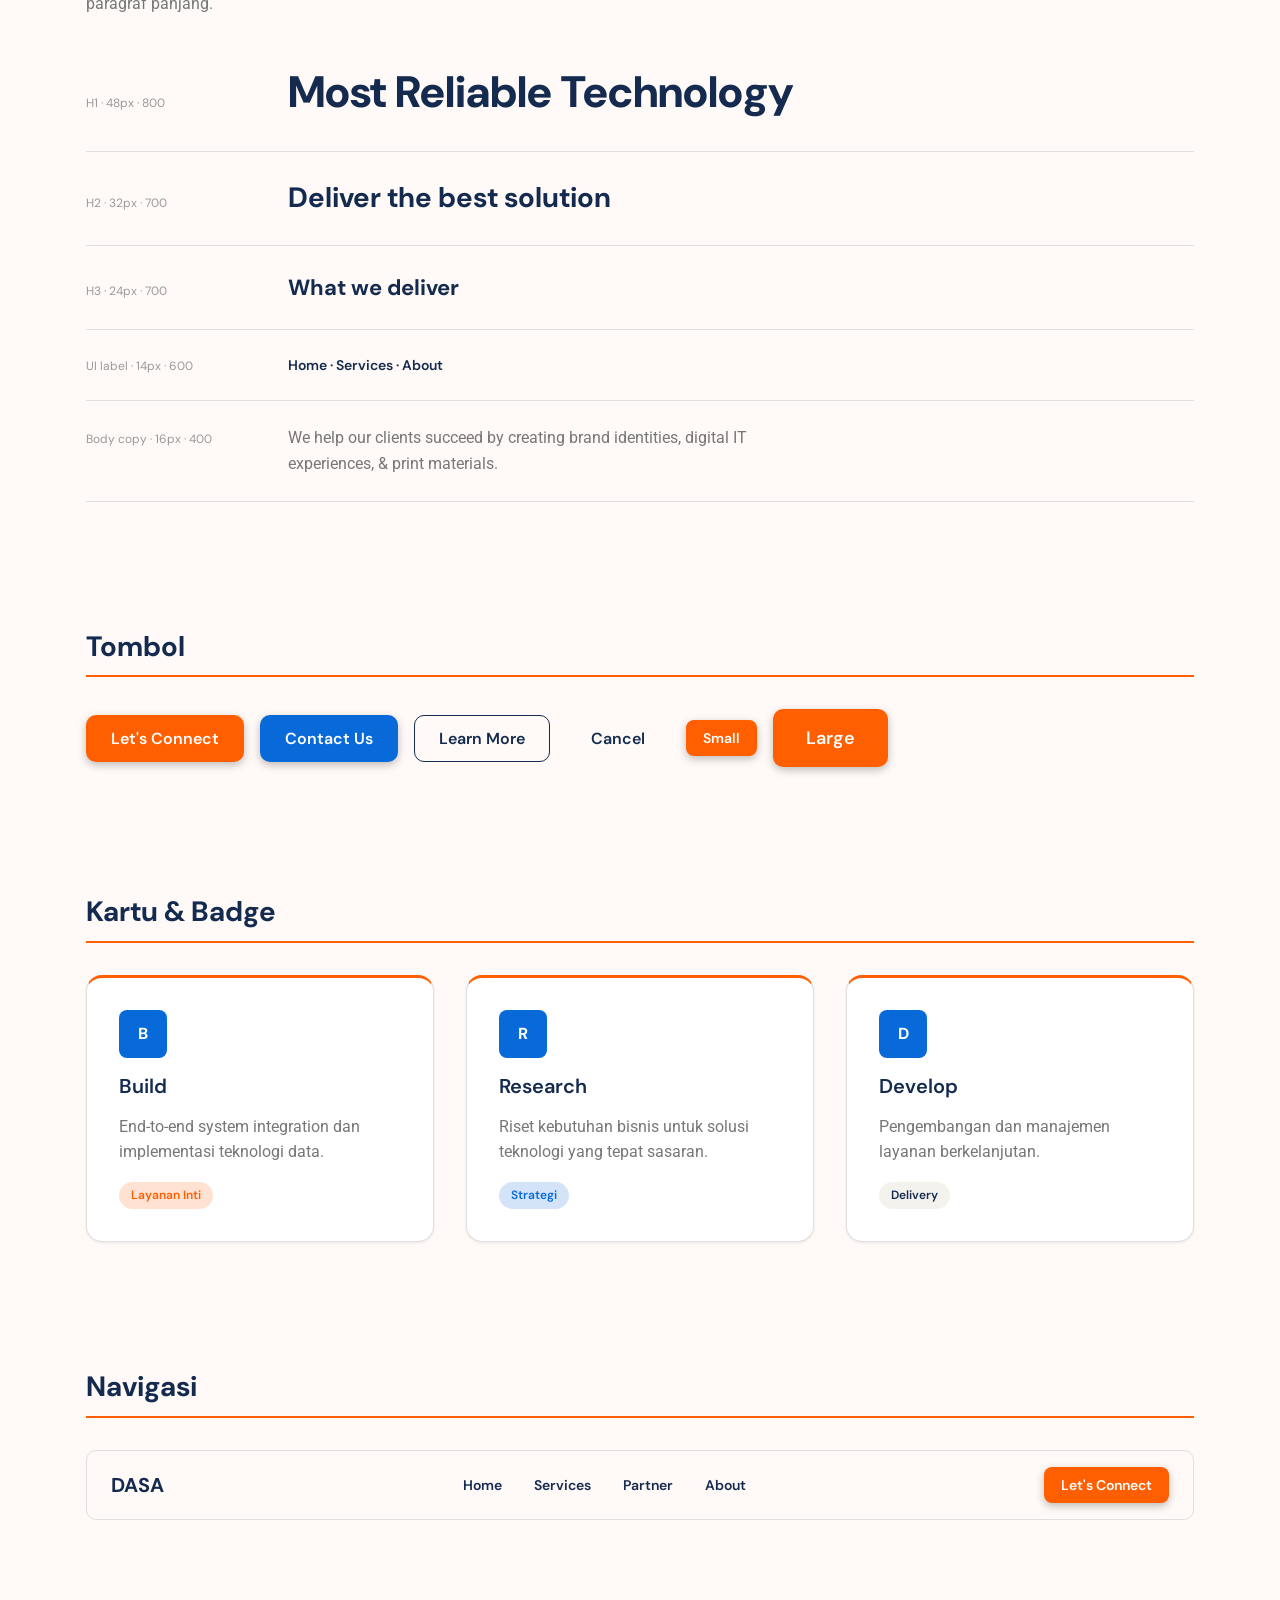
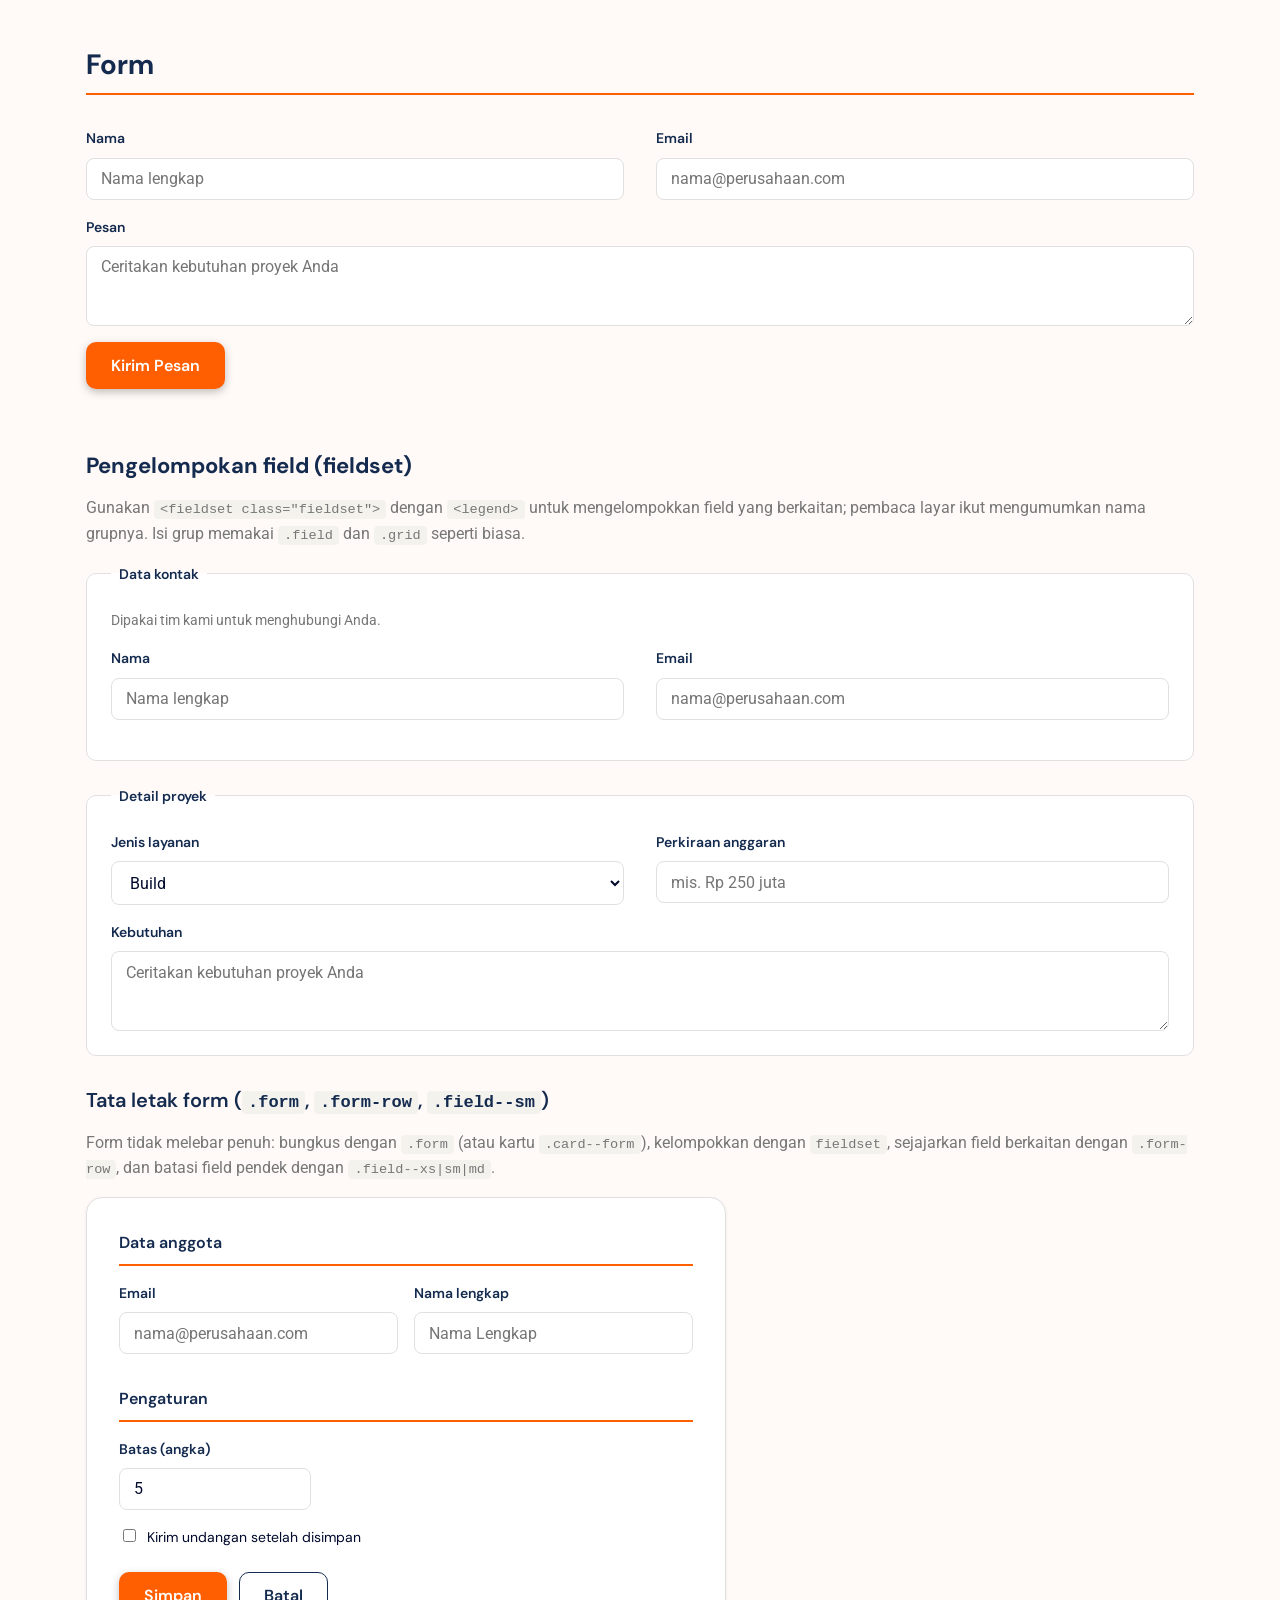
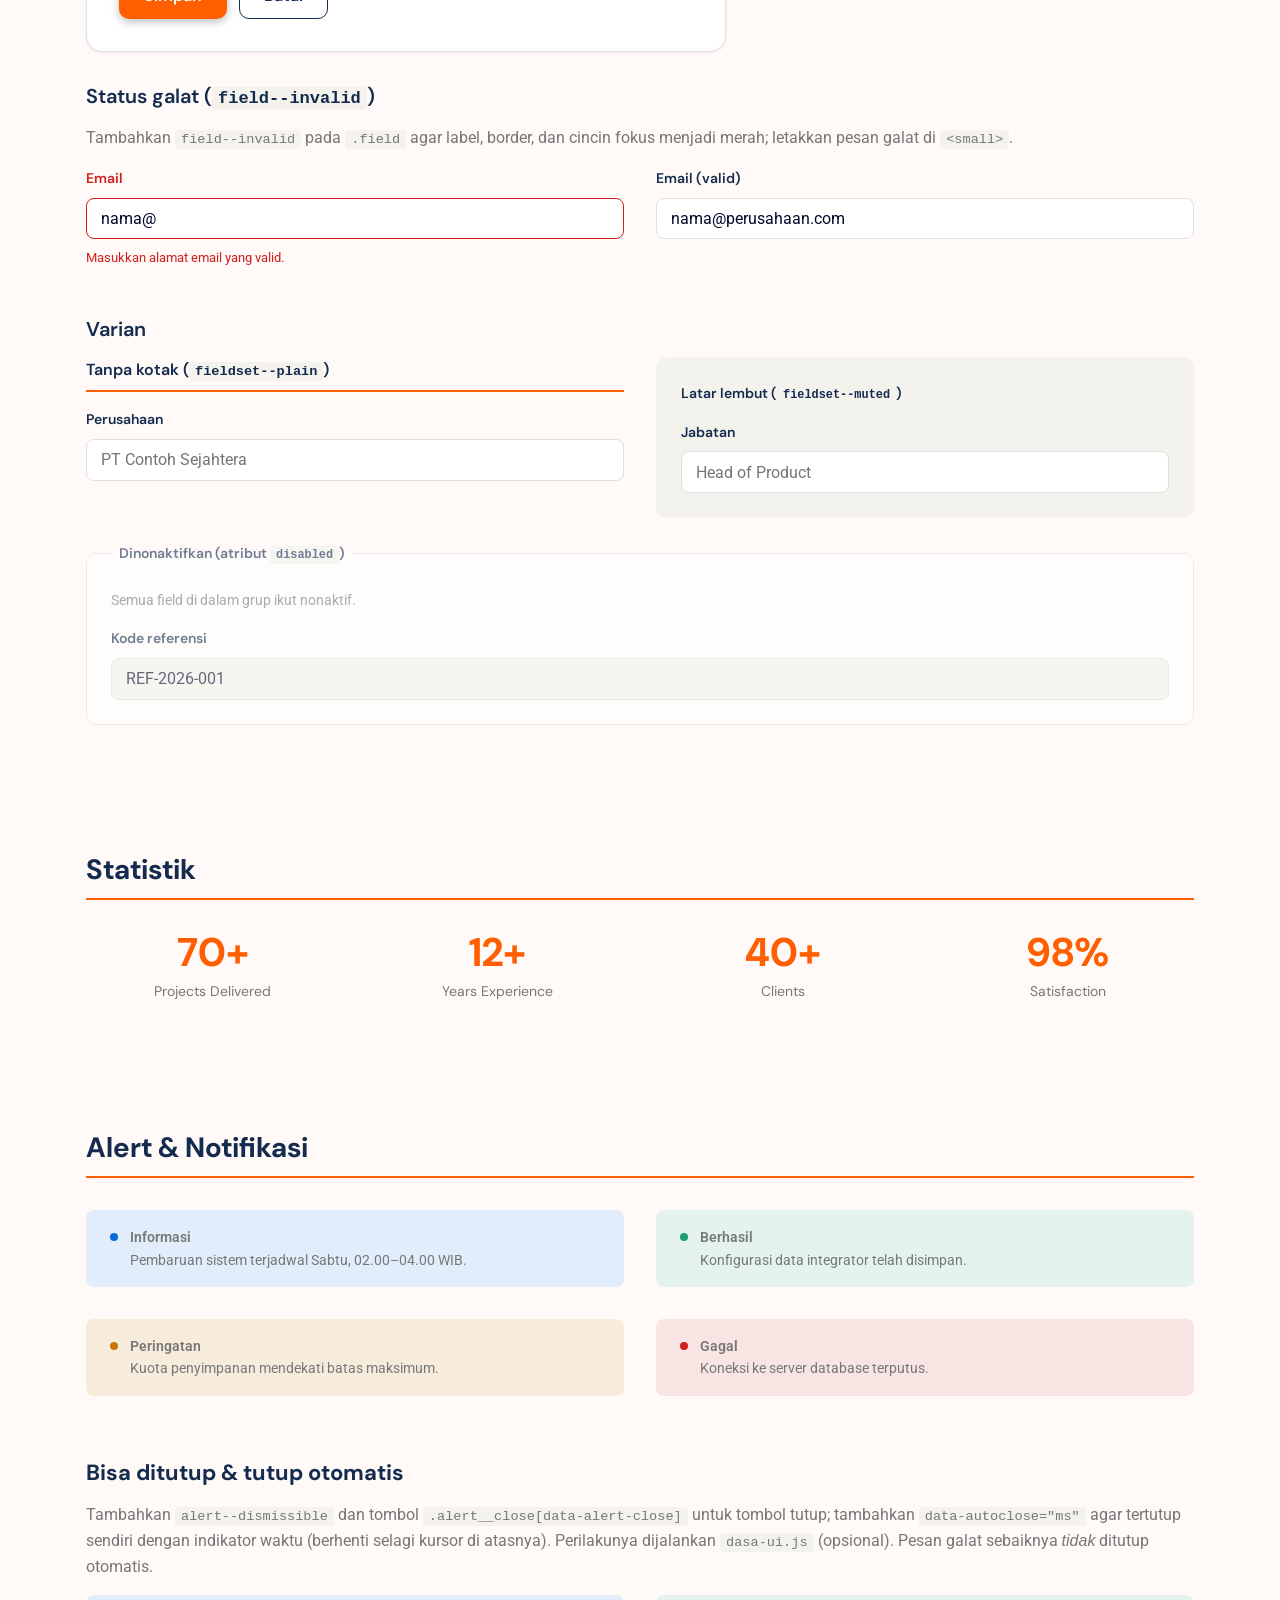
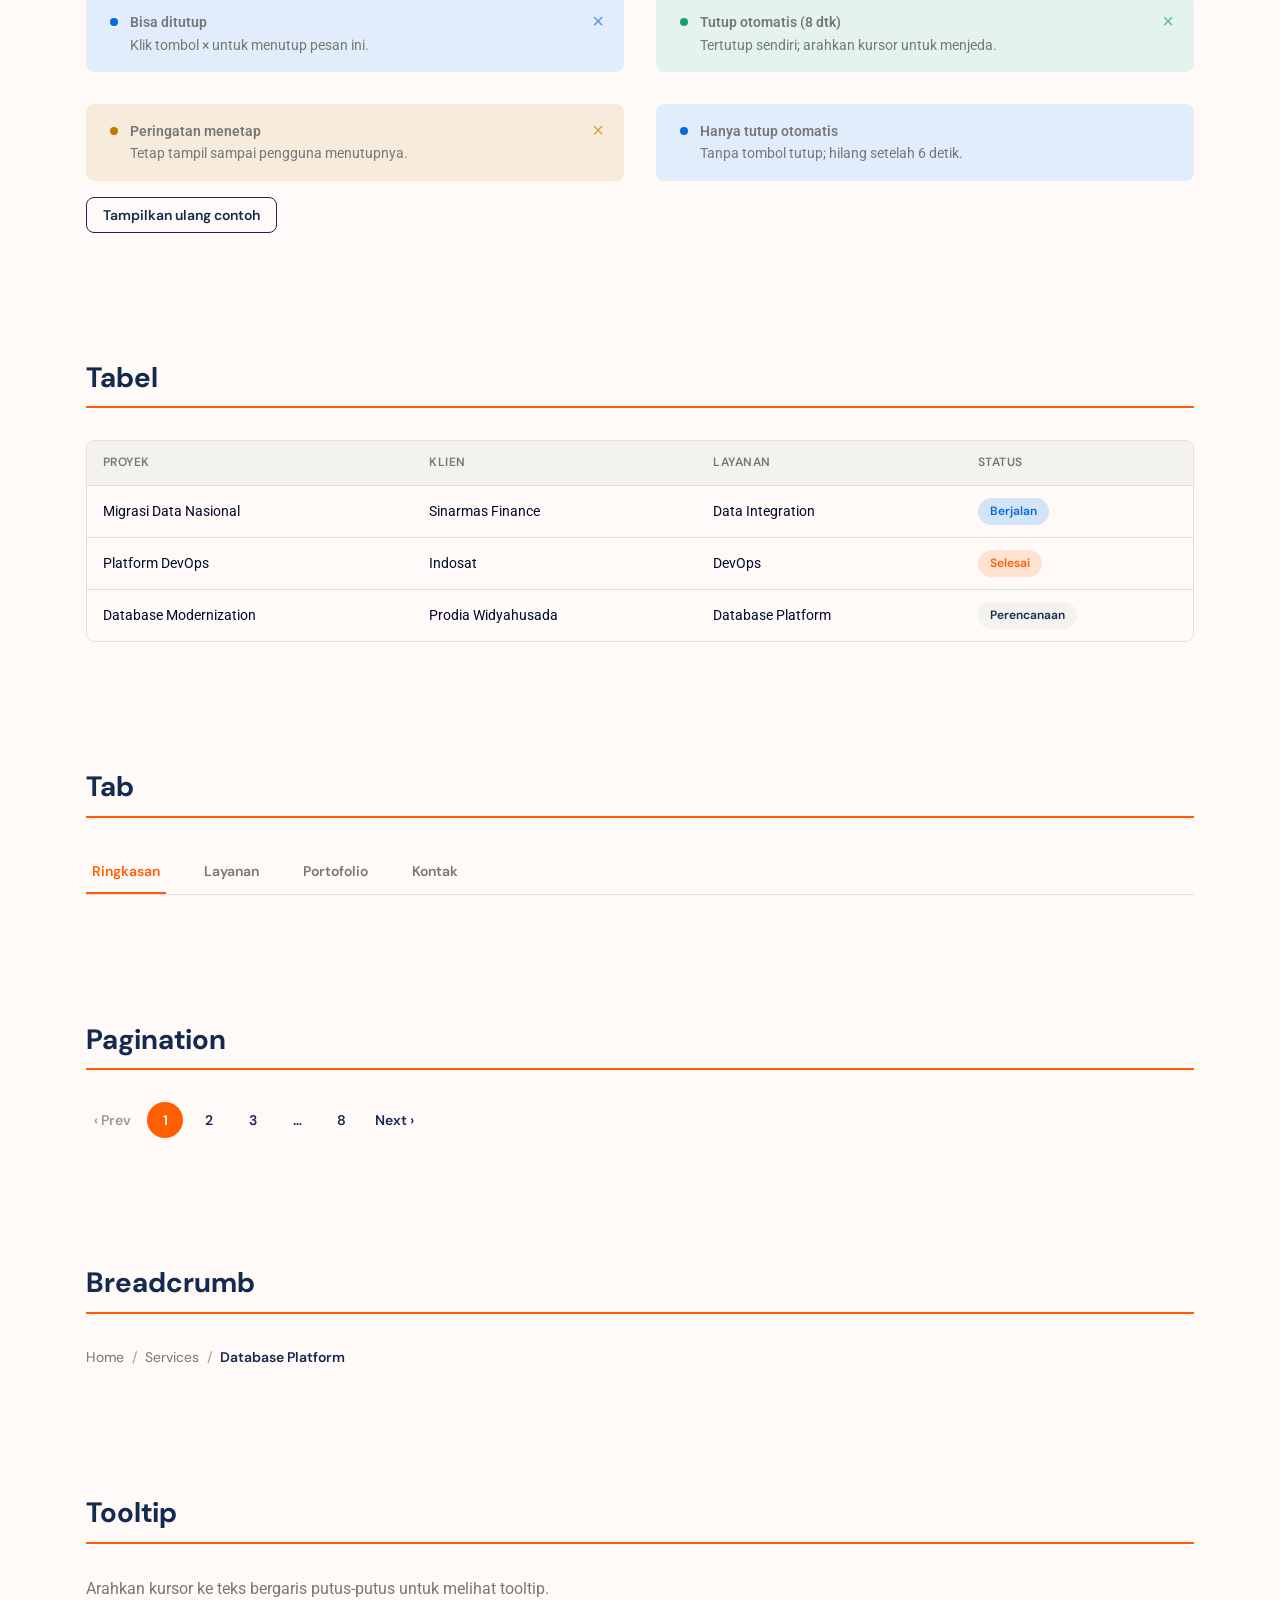
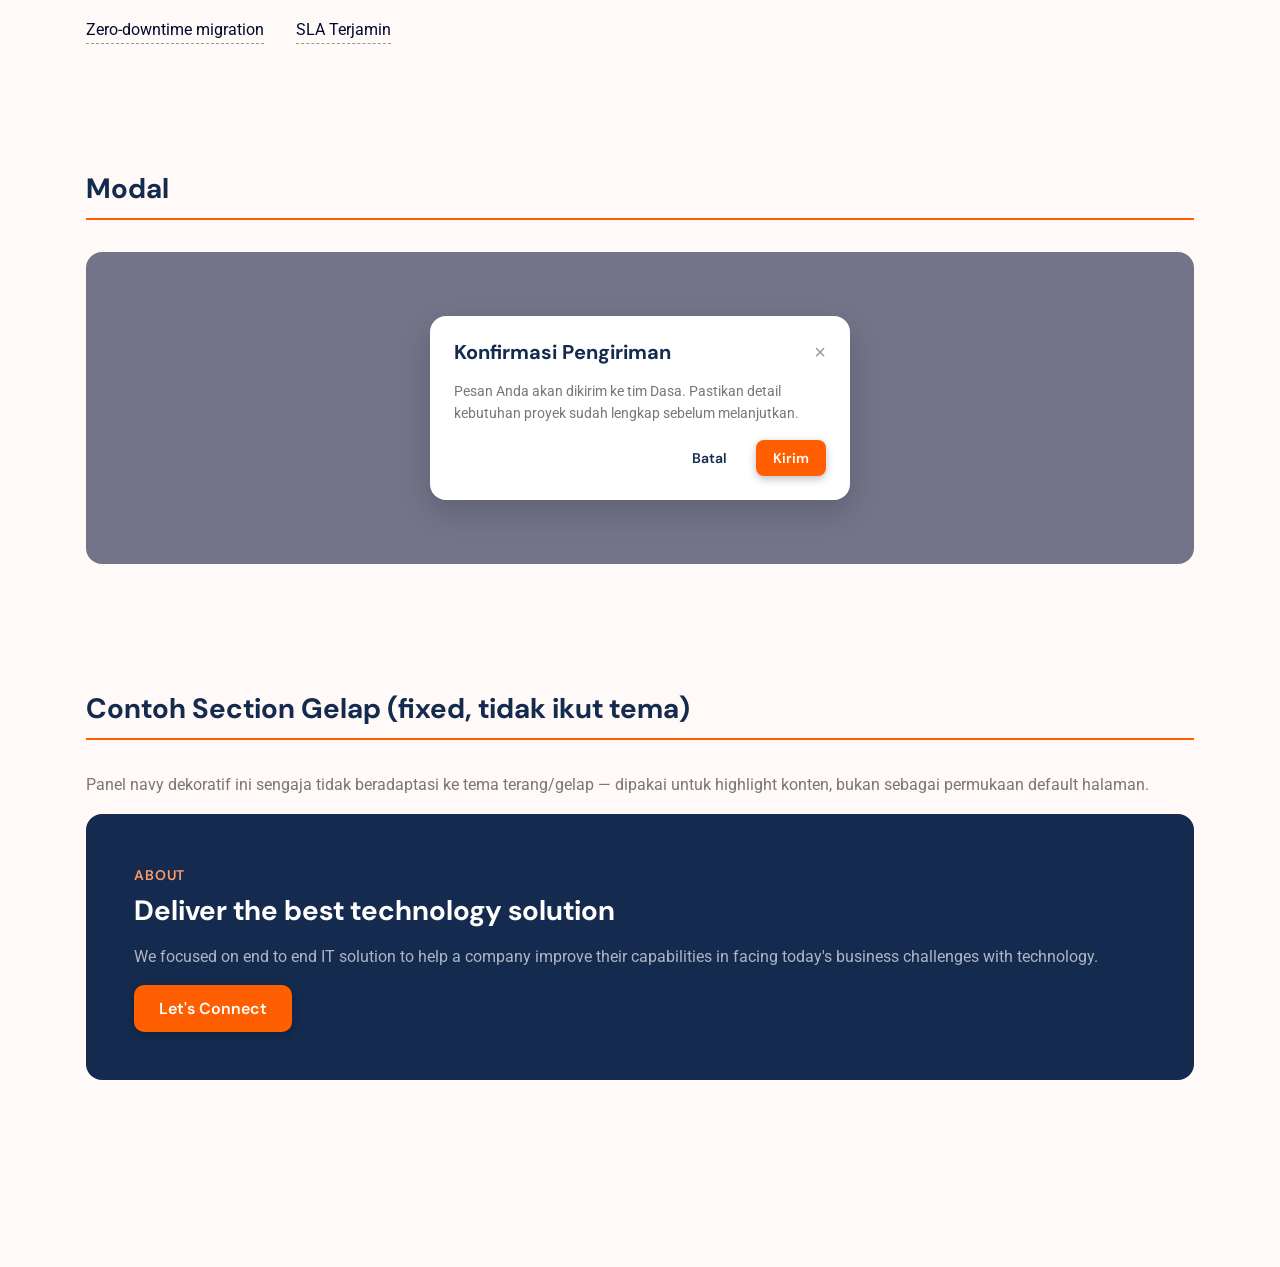
==== commit c25c4db1: "Fix some components" ====
--- a/v1/style-guide.html
+++ b/v1/style-guide.html
@@ -195,6 +195,26 @@
       </div>
     </fieldset>
 
+    <h4 style="margin-top: var(--space-6);">Tata letak form (<code>.form</code>, <code>.form-row</code>, <code>.field--sm</code>)</h4>
+    <p style="color: var(--color-text-secondary);">Form tidak melebar penuh: bungkus dengan <code>.form</code> (atau kartu <code>.card--form</code>), kelompokkan dengan <code>fieldset</code>, sejajarkan field berkaitan dengan <code>.form-row</code>, dan batasi field pendek dengan <code>.field--xs|sm|md</code>.</p>
+    <div class="card card--form">
+      <form class="form" onsubmit="return false;">
+        <fieldset class="fieldset fieldset--plain">
+          <legend>Data anggota</legend>
+          <div class="form-row">
+            <div class="field"><label for="fl-email">Email</label><input id="fl-email" type="email" placeholder="nama@perusahaan.com" /></div>
+            <div class="field"><label for="fl-name">Nama lengkap</label><input id="fl-name" type="text" placeholder="Nama Lengkap" /></div>
+          </div>
+        </fieldset>
+        <fieldset class="fieldset fieldset--plain">
+          <legend>Pengaturan</legend>
+          <div class="field field--sm"><label for="fl-limit">Batas (angka)</label><input id="fl-limit" type="number" min="1" value="5" /></div>
+          <label class="field__checkbox" for="fl-opt"><input id="fl-opt" type="checkbox" /><span>Kirim undangan setelah disimpan</span></label>
+        </fieldset>
+        <div class="form__actions"><button type="submit" class="btn btn--primary">Simpan</button><button type="button" class="btn btn--outline">Batal</button></div>
+      </form>
+    </div>
+
     <h4 style="margin-top: var(--space-6);">Status galat (<code>field--invalid</code>)</h4>
     <p style="color: var(--color-text-secondary);">Tambahkan <code>field--invalid</code> pada <code>.field</code> agar label, border, dan cincin fokus menjadi merah; letakkan pesan galat di <code>&lt;small&gt;</code>.</p>
     <div class="grid grid--2">
